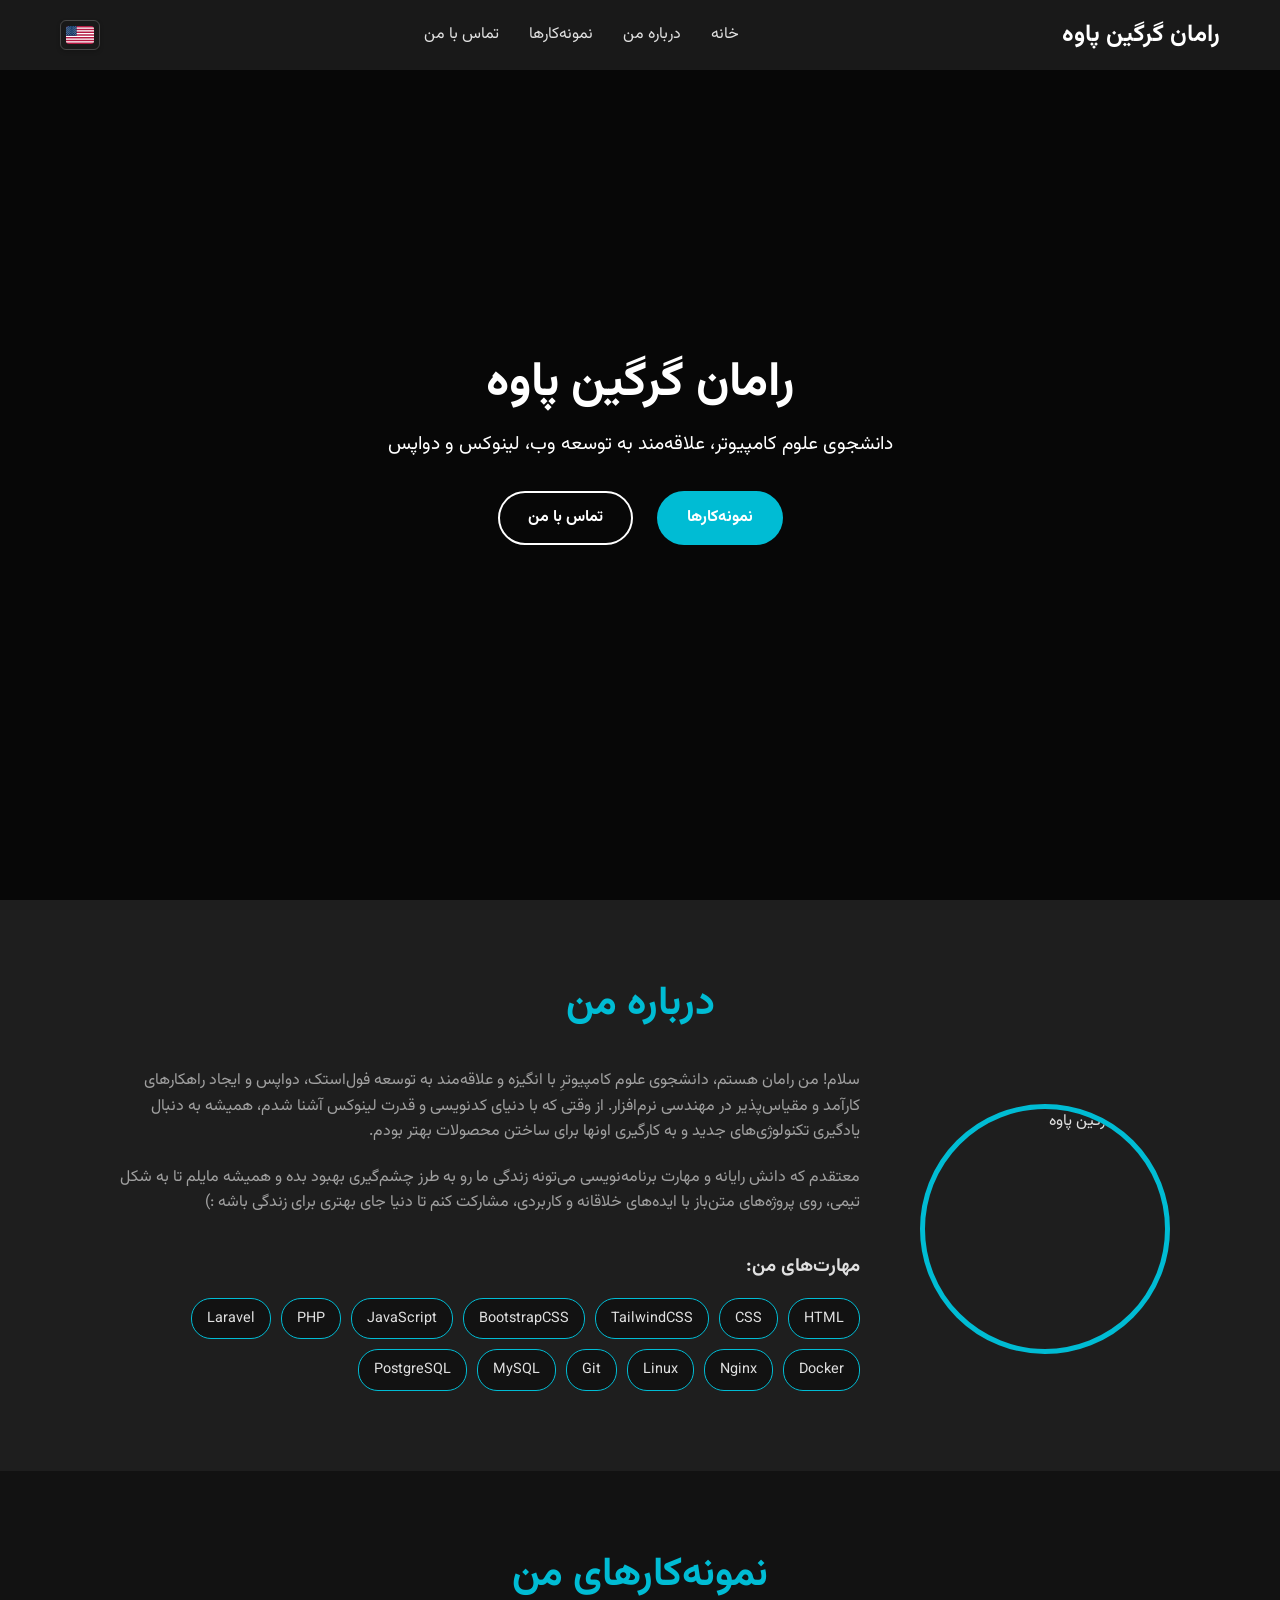
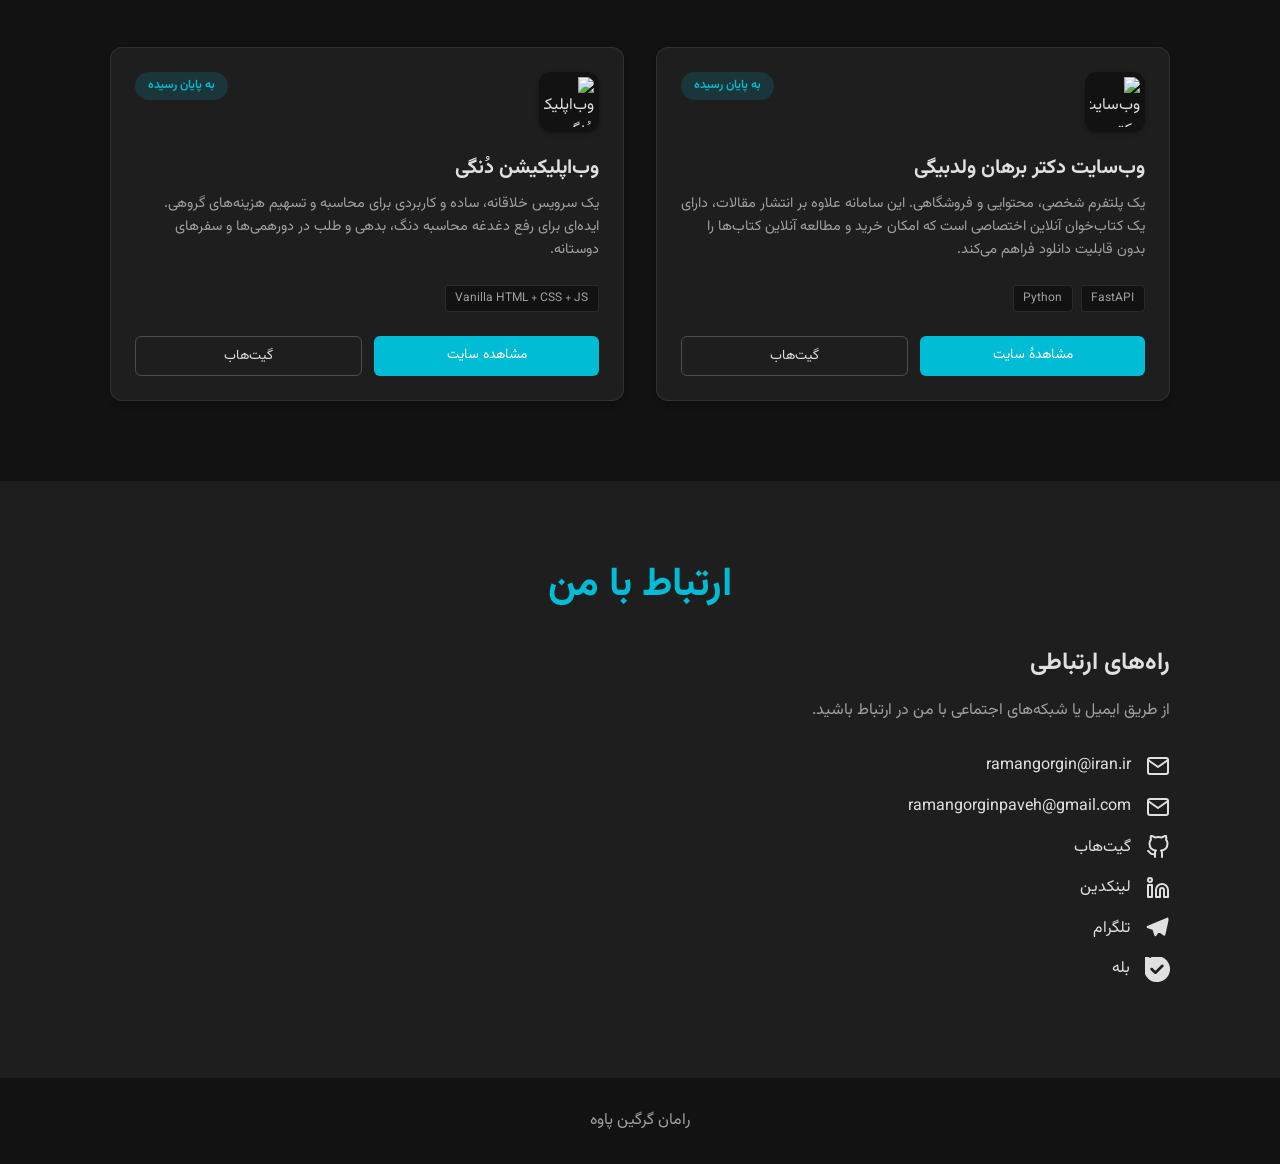
==== index.html @ e97f7a92 "first commit" ====
<!DOCTYPE html>
<html lang="fa" dir="rtl">
<head>
    <meta charset="UTF-8">
    <meta name="viewport" content="width=device-width, initial-scale=1.0">
    <meta name="description" content="وب‌سایت شخصی رامان گرگین پاوه، توسعه‌دهنده وب و علاقه‌مند به لینوکس و دواپس">
    <title>رامان گرگین پاوه | توسعه‌دهنده وب</title>
    <link rel="stylesheet" href="style.css">
    <link rel="canonical" href="https://ramangorgin.ir/">
    <link rel="alternate" hreflang="en" href="https://ramangorgin.ir/en/">
    <link rel="alternate" hreflang="fa" href="https://ramangorgin.ir/">
    <link rel="alternate" hreflang="x-default" href="https://ramangorgin.ir/">
    <link rel="preconnect" href="https://fonts.googleapis.com">
    <link rel="preconnect" href="https://fonts.gstatic.com" crossorigin>
    <link href="https://fonts.googleapis.com/css2?family=Vazirmatn:wght@400;500;700&display=swap" rel="stylesheet">
    <link rel="icon" type="image/png" sizes="32x32" href="/images/favicon.png">
    <link rel="icon" type="image/x-icon" href="/images/favicon.ico">
    <link rel="apple-touch-icon" href="/images/apple-touch-icon.png">
</head>
<body>
    <div id="preloader"><div class="spinner"></div></div>

    <header class="main-header">
        <nav class="navbar">
            <a href="#" class="nav-logo">رامان گرگین پاوه</a>
            <ul class="nav-menu">
                <li class="nav-item"><a href="#hero" class="nav-link">خانه</a></li>
                <li class="nav-item"><a href="#about" class="nav-link">درباره من</a></li>
                <li class="nav-item"><a href="#portfolio" class="nav-link">نمونه‌کارها</a></li>
                <li class="nav-item"><a href="#contact" class="nav-link">تماس با من</a></li>
            </ul>
            <div class="nav-controls">
                <a href="/en/" class="lang-btn" aria-label="Switch to English">
                    <img src="images/flags/us.svg" alt="English">
                </a>
                <div class="hamburger"><span class="bar"></span><span class="bar"></span><span class="bar"></span></div>
            </div>
        </nav>
    </header>

    <main>
        <section id="hero" class="hero-section">
            <div class="hero-bg"></div>
            <div class="hero-content">
                <h1 data-aos="fade-down">رامان گرگین پاوه</h1>
                <p data-aos="fade-up" data-aos-delay="200">دانشجوی علوم کامپیوتر، علاقه‌مند به توسعه وب، لینوکس و دواپس</p>
                <div class="hero-cta" data-aos="fade-up" data-aos-delay="400">
                    <a href="#portfolio" class="btn btn-primary">نمونه‌کارها</a>
                    <a href="#contact" class="btn btn-secondary">تماس با من</a>
                </div>
            </div>
        </section>

        <section id="about" class="about-section">
            <div class="container">
                <h2 class="section-title" data-aos="fade-up">درباره من</h2>
                <div class="about-content">
                    <div class="about-image" data-aos="fade-right">
                        <img src="images/profile.jpg" alt="رامان گرگین پاوه">
                    </div>
                    <div class="about-text" data-aos="fade-left">
                        <p>سلام! من رامان هستم، دانشجوی علوم کامپیوترِ با انگیزه و علاقه‌مند به توسعه فول‌استک، دواپس و ایجاد راهکارهای کارآمد و مقیاس‌پذیر در مهندسی نرم‌افزار. از وقتی که با دنیای کدنویسی و قدرت لینوکس آشنا شدم، همیشه به دنبال یادگیری تکنولوژی‌های جدید و به کارگیری اونها برای ساختن محصولات بهتر بودم.</p>
                        <p>معتقدم که دانش رایانه و مهارت برنامه‌نویسی می‌تونه زندگی ما رو به طرز چشم‌گیری بهبود بده و همیشه مایلم تا به شکل تیمی، روی پروژه‌های متن‌باز با ایده‌های خلاقانه و کاربردی، مشارکت کنم تا دنیا جای بهتری برای زندگی باشه :)</p>
                        <div class="skills">
                            <h3>مهارت‌های من:</h3>
                            <div class="skill-tags">
                                <span class="skill-tag">HTML</span><span class="skill-tag">CSS</span><span class="skill-tag">TailwindCSS</span>
                                <span class="skill-tag">BootstrapCSS</span><span class="skill-tag">JavaScript</span><span class="skill-tag">PHP</span>
                                <span class="skill-tag">Laravel</span><span class="skill-tag">Docker</span><span class="skill-tag">Nginx</span>
                                <span class="skill-tag">Linux</span><span class="skill-tag">Git</span><span class="skill-tag">MySQL</span>
                                <span class="skill-tag">PostgreSQL</span>
                            </div>
                        </div>
                    </div>
                </div>
            </div>
        </section>

        <section id="portfolio" class="section">
            <div class="container">
                <div class="section-header" data-aos="fade-up">
                    <h2 class="section-title" data-aos="fade-up">نمونه‌کارهای من</h2>
                </div>
                <div class="portfolio-grid" id="portfolio-grid">
                    <article class="portfolio-card">
                        <div class="portfolio-header">
                            <img src="images/portfolio/burhan-icon.png" alt="وب‌سایت دکتر برهان ولدبیگی" class="portfolio-icon" loading="lazy">
                            <span class="status-badge status-done">به پایان رسیده</span>
                        </div>
                        <div class="portfolio-content">
                            <h3>وب‌سایت دکتر برهان ولدبیگی</h3>
                            <p>یک پلتفرم شخصی، محتوایی و فروشگاهی. این سامانه علاوه بر انتشار مقالات، دارای یک کتاب‌خوان آنلاین اختصاصی است که امکان خرید و مطالعه آنلاین کتاب‌ها را بدون قابلیت دانلود فراهم می‌کند.</p>
                            <div class="tech-stack">
                                <span class="tech-tag">FastAPI</span>
                                <span class="tech-tag">Python</span>
                            </div>
                            <div class="portfolio-actions">
                                <a href="https://burhanvaladbaigi.ir" target="_blank" rel="noopener noreferrer" class="btn-primary">مشاهدهٔ سایت</a>
                                <a href="https://github.com/ramangorgin/burhanvaladbeigi" target="_blank" rel="noopener noreferrer" class="btn-outline">گیت‌هاب</a>
                            </div>
                        </div>
                    </article>
                    <article class="portfolio-card">
                        <div class="portfolio-header">
                            <img src="images/portfolio/dongi-icon.png" alt="وب‌اپلیکیشن دُنگی" class="portfolio-icon" loading="lazy">
                            <span class="status-badge status-done">به پایان رسیده</span>
                        </div>
                        <div class="portfolio-content">
                            <h3>وب‌اپلیکیشن دُنگی</h3>
                            <p>یک سرویس خلاقانه، ساده و کاربردی برای محاسبه و تسهیم هزینه‌های گروهی. ایده‌ای برای رفع دغدغه محاسبه دنگ، بدهی و طلب در دورهمی‌ها و سفرهای دوستانه.</p>
                            <div class="tech-stack">
                                <span class="tech-tag">Vanilla HTML + CSS + JS</span>
                            </div>
                            <div class="portfolio-actions">
                                <a href="https://dongiweb.ir" target="_blank" rel="noopener noreferrer" class="btn-primary">مشاهده سایت</a>
                                <a href="https://github.com/ramangorgin/dongi-web" target="_blank" rel="noopener noreferrer" class="btn-outline">گیت‌هاب</a>
                            </div>
                        </div>
                    </article>
                </div>
            </div>
        </section>

        <section id="contact" class="contact-section">
            <div class="container">
                <h2 class="section-title" data-aos="fade-up">ارتباط با من</h2>
                <div class="contact-wrapper">
                    <div class="contact-info" data-aos="fade-right">
                        <h3>راه‌های ارتباطی</h3>
                        <p>از طریق ایمیل یا شبکه‌های اجتماعی با من در ارتباط باشید.</p>
                        <ul class="social-links">
                            <li><svg width="24" height="24" viewBox="0 0 24 24" fill="none" stroke="currentColor" stroke-width="2" stroke-linecap="round" stroke-linejoin="round"><path d="M4 4h16c1.1 0 2 .9 2 2v12c0 1.1-.9 2-2 2H4c-1.1 0-2-.9-2-2V6c0-1.1.9-2 2-2z"></path><polyline points="22,6 12,13 2,6"></polyline></svg><a href="mailto:ramangorgin@iran.ir">ramangorgin@iran.ir</a></li>
                            <li><svg width="24" height="24" viewBox="0 0 24 24" fill="none" stroke="currentColor" stroke-width="2" stroke-linecap="round" stroke-linejoin="round"><path d="M4 4h16c1.1 0 2 .9 2 2v12c0 1.1-.9 2-2 2H4c-1.1 0-2-.9-2-2V6c0-1.1.9-2 2-2z"></path><polyline points="22,6 12,13 2,6"></polyline></svg><a href="mailto:ramangorginpaveh@gmail.com">ramangorginpaveh@gmail.com</a></li>
                            <li><svg width="24" height="24" viewBox="0 0 24 24" fill="none" stroke="currentColor" stroke-width="2" stroke-linecap="round" stroke-linejoin="round"><path d="M9 19c-5 1.5-5-2.5-7-3m14 6v-3.87a3.37 3.37 0 0 0-.94-2.61c3.14-.35 6.44-1.54 6.44-7A5.44 5.44 0 0 0 20 4.77 5.07 5.07 0 0 0 19.91 1S18.73.65 16 2.48a13.38 13.38 0 0 0-7 0C6.27.65 5.09 1 5.09 1A5.07 5.07 0 0 0 5 4.77a5.44 5.44 0 0 0-1.5 3.78c0 5.42 3.3 6.61 6.44 7A3.37 3.37 0 0 0 9 18.13V22"></path></svg><a href="https://github.com/ramangorgin" target="_blank">گیت‌هاب</a></li>
                            <li><svg width="24" height="24" viewBox="0 0 24 24" fill="none" stroke="currentColor" stroke-width="2" stroke-linecap="round" stroke-linejoin="round"><path d="M16 8a6 6 0 0 1 6 6v7h-4v-7a2 2 0 0 0-2-2 2 2 0 0 0-2 2v7h-4v-7a6 6 0 0 1 6-6z"></path><rect x="2" y="9" width="4" height="12"></rect><circle cx="4" cy="4" r="2"></circle></svg><a href="https://linkedin.com/in/ramangorginpaveh" target="_blank">لینکدین</a></li>
                            <li><svg width="25" height="25" viewBox="0 0 24 24" fill="none" stroke="currentColor" stroke-width="2" stroke-linecap="round" stroke-linejoin="round"><path d="M21.5 2.5L2.5 10.5l5.5 2 2 6 3-4.5 5.5 4 3-13.5z" fill="currentColor"/></svg><a href="https://t.me/ramangorgin" target="_blank">تلگرام</a></li>
                            <li><svg width="25" height="25" viewBox="0 0 25 25" fill="none" stroke="currentColor" stroke-width="2" stroke-linecap="round" stroke-linejoin="round"><path d="m13.66.117-.02-.002c-.179-.025-.36-.046-.542-.063l-.185-.014c-.132-.01-.264-.02-.398-.025-.093-.004-.186-.005-.28-.007C12.158.004 12.08 0 12 0l-.108.002h-.074c-.053 0-.106.004-.16.005-.076.002-.153.004-.23.008a11.238 11.238 0 0 0-.479.032c-.083.007-.165.016-.247.025l-.226.025c-.082.01-.163.023-.245.035-.074.01-.149.021-.222.034-.081.013-.162.029-.242.044-.073.013-.147.027-.22.042-.08.016-.16.035-.24.053l-.214.05c-.08.02-.16.042-.239.064-.07.018-.14.037-.209.057-.08.023-.157.048-.235.072-.069.022-.138.043-.206.066-.078.025-.155.053-.232.08L7.77.768l-.23.091c-.065.027-.13.052-.195.08-.077.032-.153.066-.23.1-.062.028-.126.055-.188.085-.076.035-.151.073-.227.11l-.182.09-.225.121c-.059.032-.118.062-.176.095-.077.043-.152.088-.227.134-.055.032-.11.063-.163.096-.082.05-.162.103-.242.155-.047.03-.51.347-.51.347S2.788.605 1.916.15A1.31 1.31 0 0 0 0 1.311V12c0 6.362 4.951 11.564 11.21 11.971l.108.008c.12.007.242.01.363.013.075.002.149.007.224.008l.048-.001L12 24c.09 0 .179-.005.269-.007.1-.002.202-.003.303-.007.104-.005.209-.014.313-.022.1-.007.199-.013.298-.022.103-.01.206-.025.309-.037.098-.013.196-.023.294-.038.102-.015.202-.034.303-.052.097-.017.194-.032.29-.051.1-.02.2-.045.299-.067.095-.022.19-.042.283-.066.099-.025.196-.054.294-.081.093-.026.186-.05.277-.079.097-.03.193-.063.288-.095.09-.03.183-.06.272-.092.095-.035.188-.072.281-.109.089-.035.178-.068.266-.105.093-.039.183-.081.274-.122.087-.039.174-.076.26-.117.09-.043.178-.09.266-.135.085-.043.17-.085.253-.13.087-.047.172-.097.257-.146.083-.047.166-.093.248-.142.084-.051.167-.105.25-.159.08-.05.16-.1.239-.152.082-.056.161-.114.242-.171.077-.055.154-.108.23-.164.079-.059.156-.121.233-.182.075-.058.15-.114.222-.174.077-.063.15-.129.226-.194.07-.06.142-.12.21-.183.075-.067.146-.137.219-.206.067-.063.135-.126.2-.191.071-.07.14-.144.208-.217.064-.067.129-.132.191-.2.068-.074.132-.15.198-.227.06-.07.122-.138.181-.21.064-.076.124-.155.185-.234.058-.073.117-.145.173-.22.06-.08.116-.161.174-.242.054-.076.11-.151.162-.229.056-.082.109-.168.163-.252.05-.079.102-.156.15-.235.053-.085.101-.174.151-.26.047-.082.095-.162.14-.244.049-.09.094-.18.14-.271.042-.083.086-.164.126-.247.045-.093.086-.188.129-.283.037-.083.077-.165.112-.25.041-.096.078-.194.116-.291.034-.085.07-.169.1-.255.037-.099.07-.2.103-.302.03-.085.06-.17.087-.256.032-.104.06-.209.09-.313.024-.086.05-.171.073-.258.027-.107.05-.215.075-.323.02-.087.041-.172.06-.259.022-.11.04-.223.06-.335.015-.086.032-.17.045-.257.018-.118.031-.237.046-.356.01-.082.023-.163.03-.246.015-.133.023-.269.032-.404.004-.069.012-.137.015-.207.01-.194.015-.39.015-.586L24 12C24 5.936 19.502.926 13.66.117Zm5.345 10.348-6.967 6.967a2.335 2.335 0 0 1-1.656.686c-.6 0-1.199-.229-1.656-.686l-3.73-3.73a2.341 2.341 0 1 1 3.311-3.312l2.075 2.075 5.312-5.312a2.342 2.342 0 0 1 3.311 3.312Z" fill="currentColor"/></svg><a href="https://ble.ir/ramangorgin" target="_blank">بله</a></li>
                        </ul>
                    </div>
                </div>
            </div>
        </section>
    </main>

    <footer class="main-footer">
        <div class="container"><p>رامان گرگین پاوه</p></div>
    </footer>
    <script src="main.js"></script>
</body>
</html>
---- style.css ----
/* --- Global Styles & Variables --- */
:root {
    --primary-color: #00bcd4;
    --dark-bg: #121212;
    --dark-surface: #1e1e1e;
    --light-text: #e0e0e0;
    --medium-text: #a0a0a0;
    --font-family: 'Vazirmatn', -apple-system, BlinkMacSystemFont, "Segoe UI", Roboto, Helvetica, Arial, sans-serif;
    --header-height: 70px;
}

* { box-sizing: border-box; margin: 0; padding: 0; }
html, body { width: 100%; overflow-x: hidden; }
html { scroll-behavior: smooth; overflow-x: clip; }
img, svg, video, iframe { max-width: 100%; height: auto; }

body {
    font-family: var(--font-family);
    background-color: var(--dark-bg);
    color: var(--light-text);
    line-height: 1.6;
    direction: rtl;
}

.container { max-width: 1100px; margin: 0 auto; padding: 0 20px; }
h1, h2, h3 { line-height: 1.2; font-weight: 700; }
a { text-decoration: none; color: var(--primary-color); }

.section-title { font-size: 2.5rem; text-align: center; margin-bottom: 40px; color: var(--primary-color); }
section { padding: 80px 0; }

/* --- Buttons --- */
.btn { display: inline-block; padding: 12px 28px; border-radius: 50px; font-weight: bold; transition: all 0.3s ease; border: 2px solid transparent; text-align: center; }
.btn-primary { background-color: var(--primary-color); color: #fff; }
.btn-primary:hover { background-color: transparent; color: var(--primary-color); border-color: var(--primary-color); }
.btn-secondary { background-color: transparent; color: #fff; border-color: #fff; }
.btn-secondary:hover { background-color: #fff; color: var(--dark-bg); }

/* --- Preloader --- */
#preloader { position: fixed; top: 0; left: 0; width: 100%; height: 100%; background-color: var(--dark-bg); z-index: 10000; display: flex; justify-content: center; align-items: center; transition: opacity 0.5s ease; will-change: opacity; pointer-events: none; }
.spinner { width: 50px; height: 50px; border: 5px solid var(--dark-surface); border-top-color: var(--primary-color); border-radius: 50%; animation: spin 1s linear infinite; }
@keyframes spin { to { transform: rotate(360deg); } }

/* --- Header & Navigation --- */
.main-header { position: fixed; top: 0; left: 0; width: 100%; z-index: 1000; background-color: rgba(30, 30, 30, 0.8); backdrop-filter: blur(10px); transition: background-color 0.3s ease; }
.navbar { height: var(--header-height); display: flex; justify-content: space-between; align-items: center; padding: 0 20px; max-width: 1200px; margin: 0 auto; }
.nav-logo { font-size: 1.5rem; font-weight: bold; color: #fff; }
.nav-menu { display: flex; list-style: none; gap: 30px; }
.nav-link { color: var(--light-text); transition: color 0.3s ease; }
.nav-link:hover { color: var(--primary-color); }
.hamburger { display: none; cursor: pointer; }
.bar { display: block; width: 25px; height: 3px; margin: 5px auto; background-color: #fff; transition: all 0.3s ease-in-out; }

.nav-controls { display: flex; align-items: center; gap: 15px; }
.lang-btn { background: transparent; border: 1px solid rgba(255, 255, 255, 0.2); border-radius: 6px; cursor: pointer; display: flex; align-items: center; justify-content: center; padding: 5px; transition: all 0.2s ease; box-shadow: 0 2px 4px rgba(0,0,0,0.2); }
.lang-btn:hover { background: rgba(255, 255, 255, 0.1); border-color: var(--primary-color); transform: translateY(-1px); }
.lang-btn img { width: 28px; height: 18px; object-fit: cover; border-radius: 3px; display: block; }

/* --- Hero Section --- */
.hero-section { height: 100vh; display: flex; justify-content: center; align-items: center; text-align: center; color: #fff; position: relative; overflow: hidden; padding: 15px; }
.hero-bg { position: absolute; top: 0; left: 0; width: 100%; height: 100%; background: url('images/hero-landscape.jpg') no-repeat center center/cover; animation: zoomIn 20s infinite alternate; z-index: -2; }
.hero-section::before { content: ''; position: absolute; top: 0; left: 0; width: 100%; height: 100%; background-color: rgba(0, 0, 0, 0.6); z-index: -1; }
@keyframes zoomIn { from { transform: scale(1); } to { transform: scale(1.1); } }
.hero-content h1 { font-size: 3rem; margin-bottom: 1rem; }
.hero-content p { font-size: 1.2rem; max-width: 600px; margin: 0 auto 2rem; }
.hero-cta .btn { margin: 0 10px; }

/* --- About Section --- */
.about-section { background-color: var(--dark-surface); }
.about-content { display: flex; flex-direction: column; align-items: center; gap: 40px; }
.about-image { width: 250px; height: 250px; border-radius: 50%; overflow: hidden; border: 5px solid var(--primary-color); }
.about-image img { width: 100%; height: 100%; object-fit: cover; }
.about-text { text-align: center; }
.about-text p { color: var(--medium-text); margin-bottom: 20px; }
.skills { margin-top: 30px; }
.skill-tags { display: flex; flex-wrap: wrap; justify-content: center; gap: 10px; margin-top: 20px; }
.skill-tag { background-color: var(--dark-bg); padding: 8px 15px; border-radius: 20px; font-size: 0.9rem; border: 1px solid var(--primary-color); color: var(--light-text); }

/* --- Contact Section --- */
.contact-section { background-color: var(--dark-surface); }
.contact-wrapper { display: grid; grid-template-columns: 1fr; gap: 50px; }
.contact-info h3 { margin-bottom: 20px; font-size: 1.5rem; }
.contact-info p { color: var(--medium-text); margin-bottom: 30px; }
.social-links { list-style: none; }
.social-links li { display: flex; align-items: center; gap: 15px; margin-bottom: 15px; }
.social-links a { color: var(--light-text); transition: color 0.3s ease; }
.social-links a:hover { color: var(--primary-color); }
.social-links svg { flex-shrink: 0; }
.social-links li:hover svg { stroke: var(--primary-color); }
.social-links li:hover svg path { fill: var(--primary-color); }

/* --- Footer --- */
.main-footer { text-align: center; padding: 30px 20px; background-color: var(--dark-bg); color: var(--medium-text); border-top: 1px solid var(--dark-surface); }
.main-footer .container { display: flex; flex-direction: column; align-items: center; gap: 10px; }

/* --- Portfolio Section Styles --- */
.portfolio-grid { display: grid; grid-template-columns: repeat(auto-fit, minmax(320px, 1fr)); gap: 2rem; margin-top: 3rem; }
.portfolio-card { background-color: var(--dark-surface); border-radius: 12px; padding: 1.5rem; display: flex; flex-direction: column; border: 1px solid rgba(255, 255, 255, 0.08); box-shadow: 0 4px 6px rgba(0, 0, 0, 0.2); transition: transform 0.3s ease, box-shadow 0.3s ease; }
.portfolio-card:hover { transform: translateY(-5px); box-shadow: 0 10px 30px rgba(0, 0, 0, 0.4); }
.portfolio-header { display: flex; justify-content: space-between; align-items: flex-start; margin-bottom: 1.5rem; }
.portfolio-icon { width: 60px; height: 60px; object-fit: cover; border-radius: 12px; background-color: var(--dark-bg); padding: 5px; box-shadow: 0 2px 4px rgba(0, 0, 0, 0.3); }
.portfolio-card .portfolio-header svg { width: 60px; height: 60px; object-fit: contain; border-radius: 12px; background-color: var(--dark-bg); box-shadow: 0 2px 4px rgba(0, 0, 0, 0.3); }
.status-badge { font-size: 0.75rem; padding: 0.3rem 0.8rem; border-radius: 20px; font-weight: 600; }
.status-dev { background-color: rgba(255, 193, 7, 0.15); color: #ffc107; }
.status-done { background-color: rgba(0, 188, 212, 0.15); color: #00bcd4; }
.portfolio-content { flex-grow: 1; display: flex; flex-direction: column; }
.portfolio-content h3 { font-size: 1.25rem; margin-bottom: 0.75rem; color: var(--light-text); }
.portfolio-content p { font-size: 0.9rem; color: var(--medium-text); line-height: 1.6; margin-bottom: 1.5rem; flex-grow: 1; }
.tech-stack { display: flex; flex-wrap: wrap; gap: 0.5rem; margin-bottom: 1.5rem; }
.tech-tag { background-color: var(--dark-bg); border: 1px solid rgba(255, 255, 255, 0.1); color: var(--medium-text); font-size: 0.75rem; padding: 0.2rem 0.6rem; border-radius: 4px; }
.portfolio-actions { display: flex; gap: 0.8rem; flex-wrap: wrap; }
.portfolio-actions a { text-decoration: none; font-size: 0.85rem; padding: 0.5rem 1rem; border-radius: 6px; transition: all 0.2s ease; text-align: center; flex: 1; min-width: 100px; }
.portfolio-actions .btn-primary { background-color: var(--primary-color); color: #fff; }
.portfolio-actions .btn-primary:hover { background-color: #0097a7; }
.portfolio-actions .btn-outline { background-color: transparent; color: var(--light-text); border: 1px solid rgba(255, 255, 255, 0.2); }
.portfolio-actions .btn-outline:hover { background-color: rgba(255, 255, 255, 0.05); border-color: var(--primary-color); color: var(--primary-color); }

/* --- AOS Animations --- */
[data-aos] { opacity: 0; transition-property: transform, opacity; }
[data-aos].aos-animate { opacity: 1; }
[data-aos="fade-up"] { transform: translateY(50px); }
[data-aos="fade-up"].aos-animate { transform: translateY(0); }
[data-aos="fade-down"] { transform: translateY(-50px); }
[data-aos="fade-down"].aos-animate { transform: translateY(0); }
[data-aos="fade-right"] { transform: translateX(-50px); }
[data-aos="fade-right"].aos-animate { transform: translateX(0); }
[data-aos="fade-left"] { transform: translateX(50px); }
[data-aos="fade-left"].aos-animate { transform: translateX(0); }

/* --- Responsive Design --- */
@media (min-width: 768px) {
    .about-content { flex-direction: row; gap: 60px; }
    .about-image { flex-shrink: 0; }
    .about-text { text-align: right; }
    .skills { margin-top: 40px; }
    .skill-tags { justify-content: flex-start; }
    .contact-wrapper { grid-template-columns: 1fr; }
}
@media (max-width: 768px) {
    .nav-menu { position: fixed; right: -100%; top: var(--header-height); flex-direction: column; background-color: var(--dark-surface); width: 100%; text-align: center; transition: 0.3s; gap: 0; }
    .nav-menu.active { right: 0; }
    .nav-item { padding: 1.5rem 0; }
    .hamburger { display: block; }
    .hamburger.active .bar:nth-child(2) { opacity: 0; }
    .hamburger.active .bar:nth-child(1) { transform: translateY(8px) rotate(45deg); }
    .hamburger.active .bar:nth-child(3) { transform: translateY(-8px) rotate(-45deg); }
    .hero-content h1 { font-size: 2.5rem; }
}
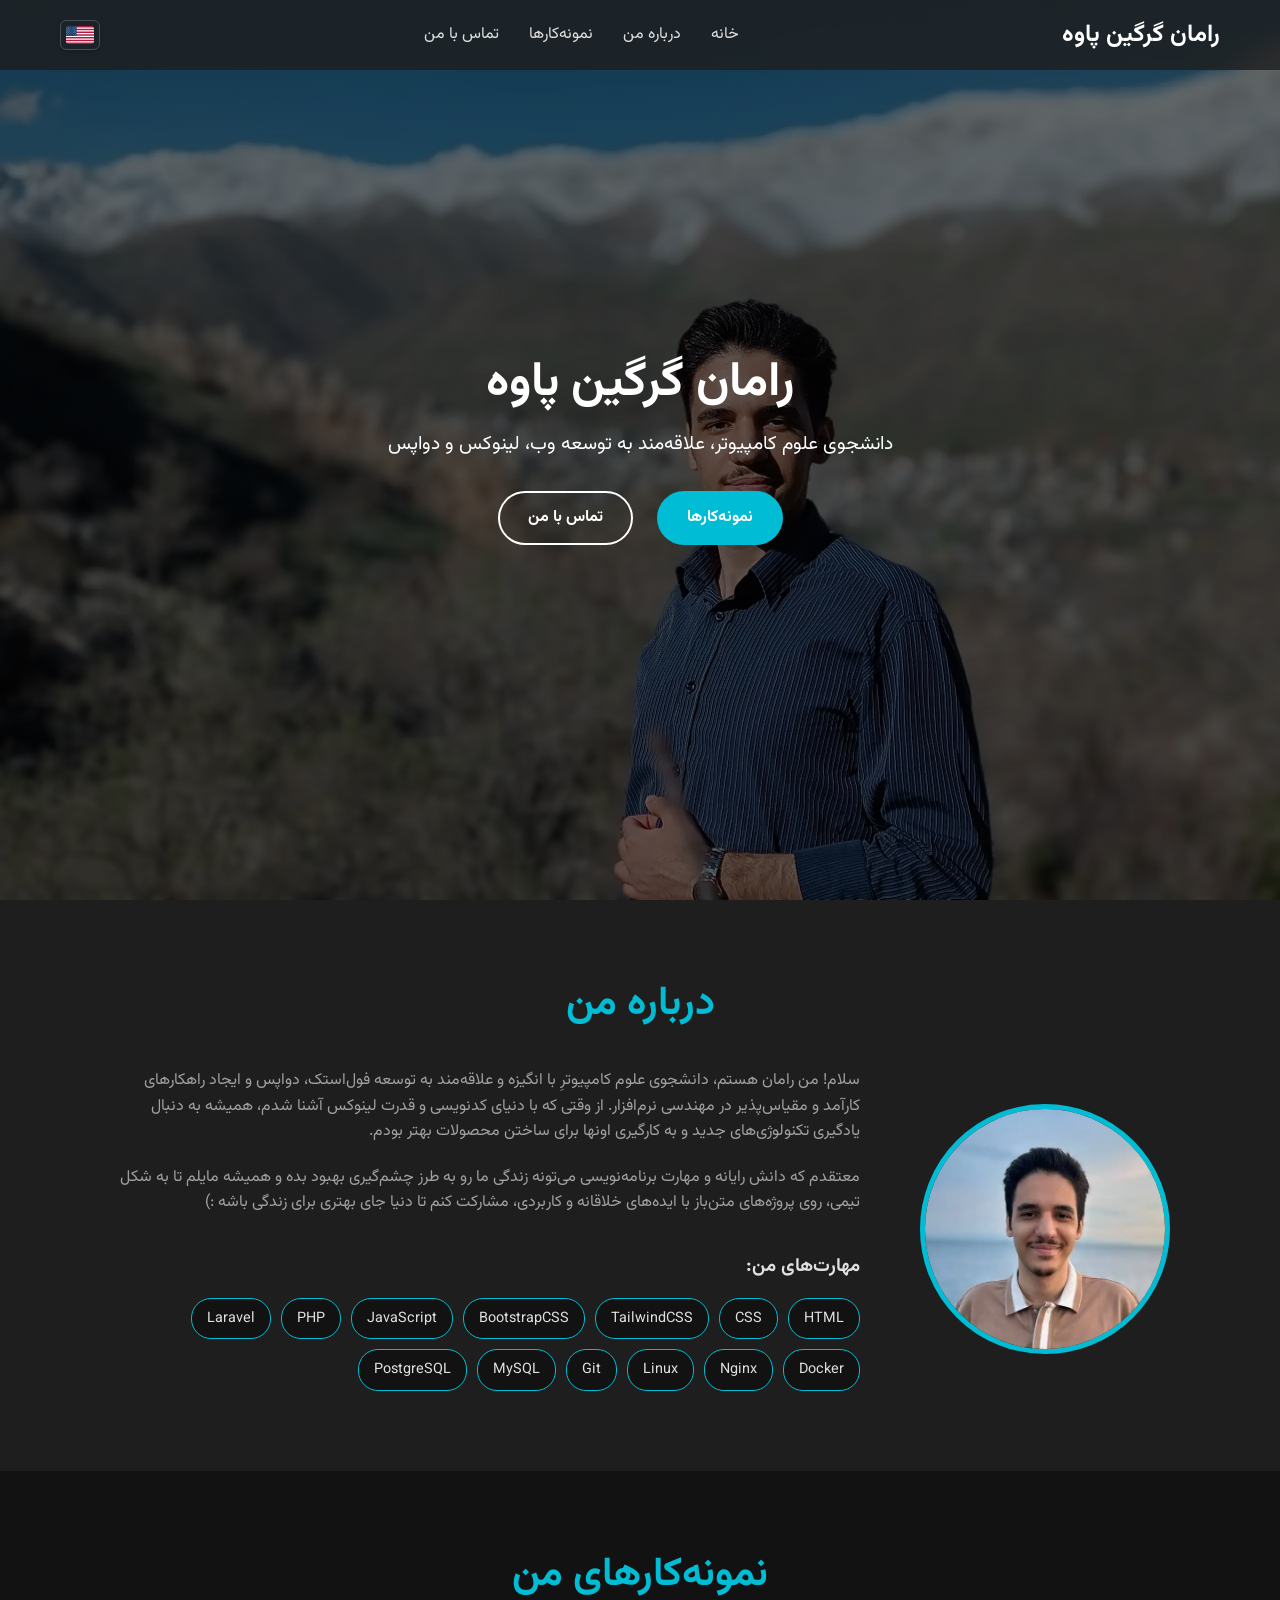
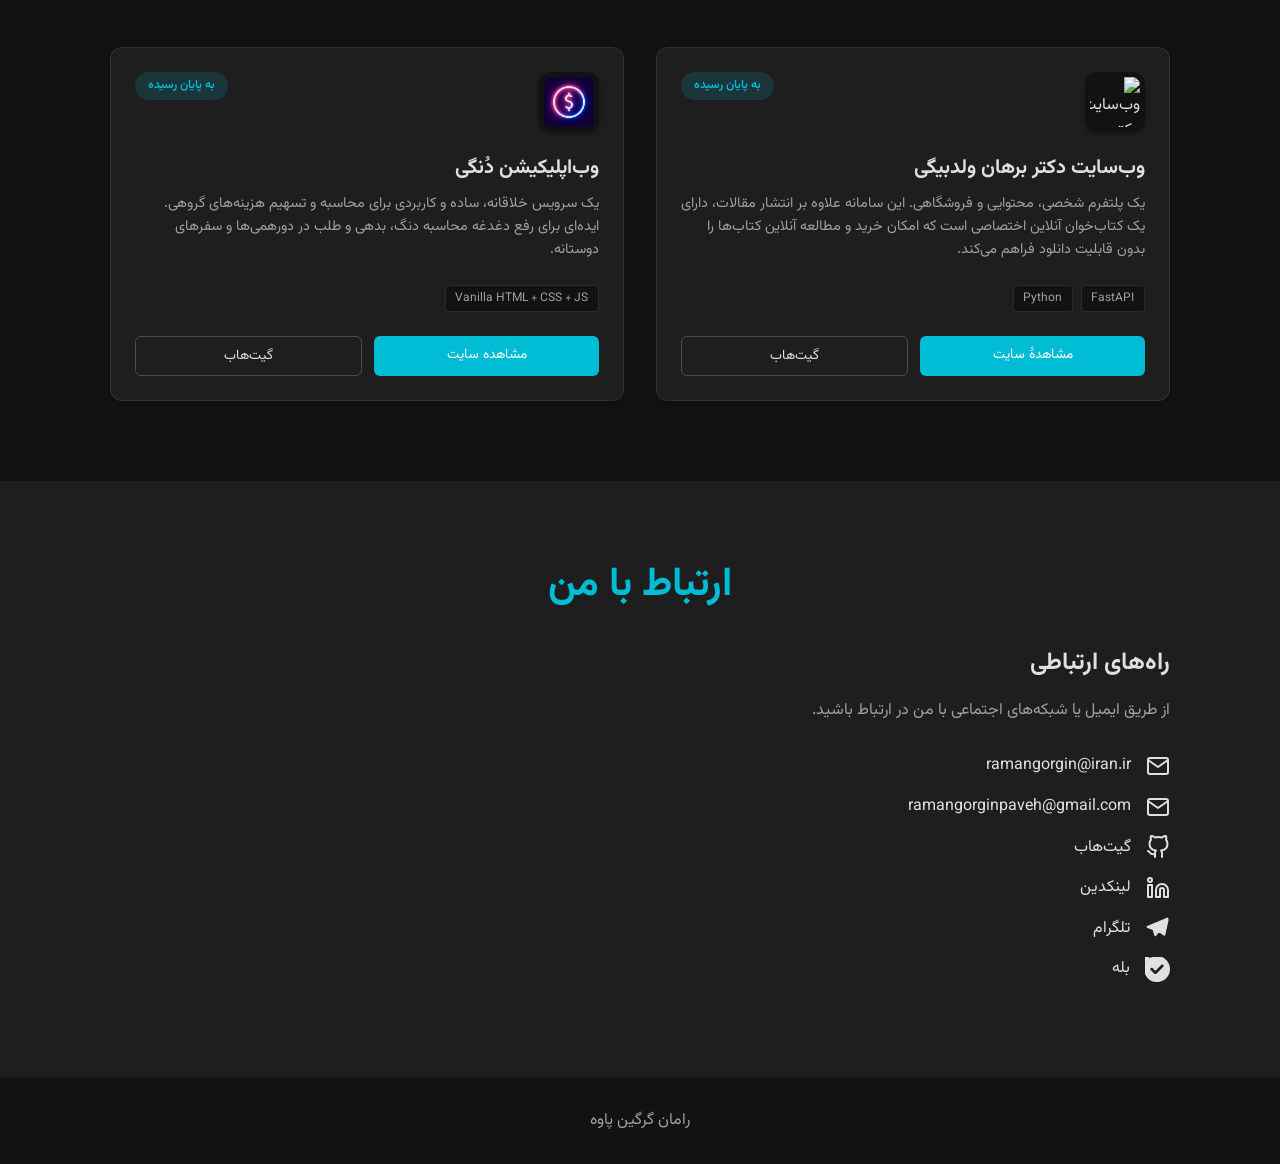
==== commit 9bdee64a: "converting jpg and png to webp in codes" ====
--- a/index.html
+++ b/index.html
@@ -56,7 +56,7 @@
                 <h2 class="section-title" data-aos="fade-up">درباره من</h2>
                 <div class="about-content">
                     <div class="about-image" data-aos="fade-right">
-                        <img src="images/profile.jpg" alt="رامان گرگین پاوه">
+                        <img src="images/profile.webp" alt="رامان گرگین پاوه">
                     </div>
                     <div class="about-text" data-aos="fade-left">
                         <p>سلام! من رامان هستم، دانشجوی علوم کامپیوترِ با انگیزه و علاقه‌مند به توسعه فول‌استک، دواپس و ایجاد راهکارهای کارآمد و مقیاس‌پذیر در مهندسی نرم‌افزار. از وقتی که با دنیای کدنویسی و قدرت لینوکس آشنا شدم، همیشه به دنبال یادگیری تکنولوژی‌های جدید و به کارگیری اونها برای ساختن محصولات بهتر بودم.</p>
@@ -102,7 +102,7 @@
                     </article>
                     <article class="portfolio-card">
                         <div class="portfolio-header">
-                            <img src="images/portfolio/dongi-icon.png" alt="وب‌اپلیکیشن دُنگی" class="portfolio-icon" loading="lazy">
+                            <img src="images/portfolio/dongi-icon.webp" alt="وب‌اپلیکیشن دُنگی" class="portfolio-icon" loading="lazy">
                             <span class="status-badge status-done">به پایان رسیده</span>
                         </div>
                         <div class="portfolio-content">
--- a/style.css
+++ b/style.css
@@ -58,7 +58,7 @@
 
 /* --- Hero Section --- */
 .hero-section { height: 100vh; display: flex; justify-content: center; align-items: center; text-align: center; color: #fff; position: relative; overflow: hidden; padding: 15px; }
-.hero-bg { position: absolute; top: 0; left: 0; width: 100%; height: 100%; background: url('images/hero-landscape.jpg') no-repeat center center/cover; animation: zoomIn 20s infinite alternate; z-index: -2; }
+.hero-bg { position: absolute; top: 0; left: 0; width: 100%; height: 100%; background: url('images/hero-landscape.webp') no-repeat center center/cover; animation: zoomIn 20s infinite alternate; z-index: -2; }
 .hero-section::before { content: ''; position: absolute; top: 0; left: 0; width: 100%; height: 100%; background-color: rgba(0, 0, 0, 0.6); z-index: -1; }
 @keyframes zoomIn { from { transform: scale(1); } to { transform: scale(1.1); } }
 .hero-content h1 { font-size: 3rem; margin-bottom: 1rem; }
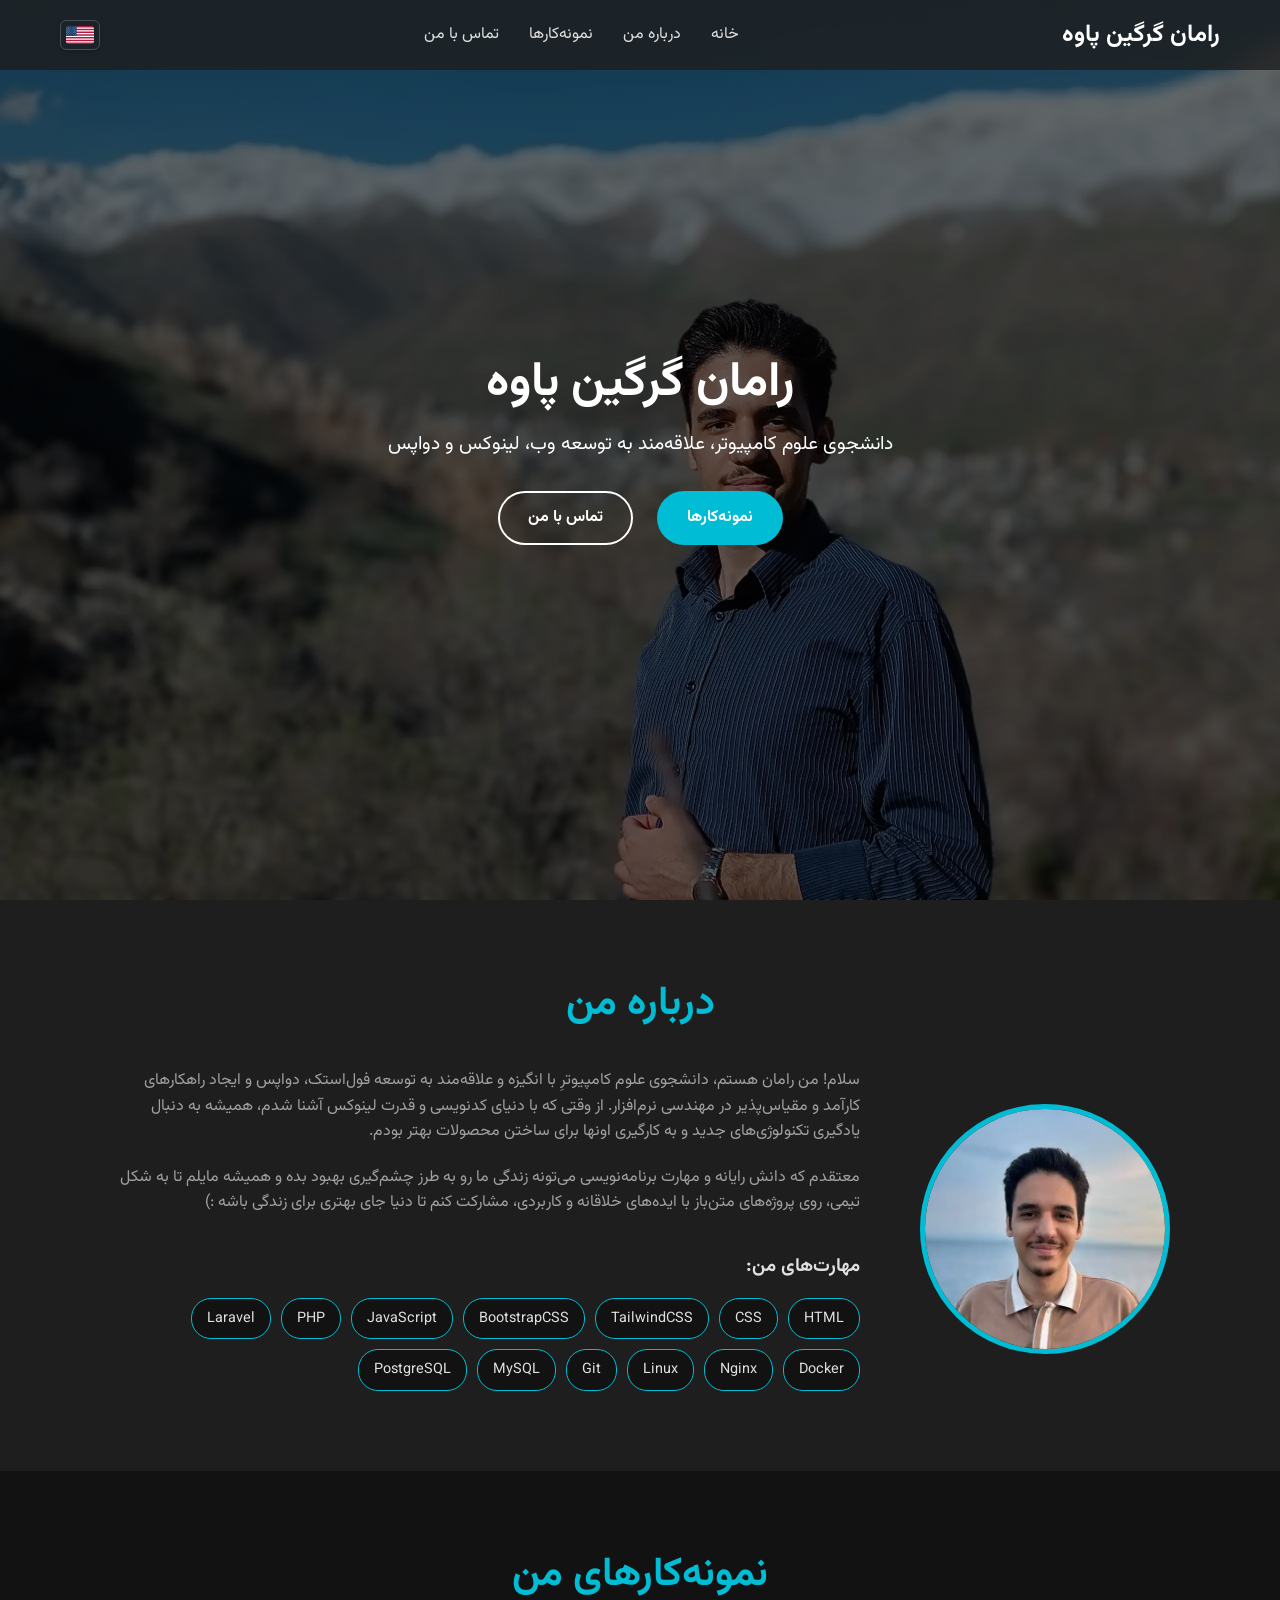
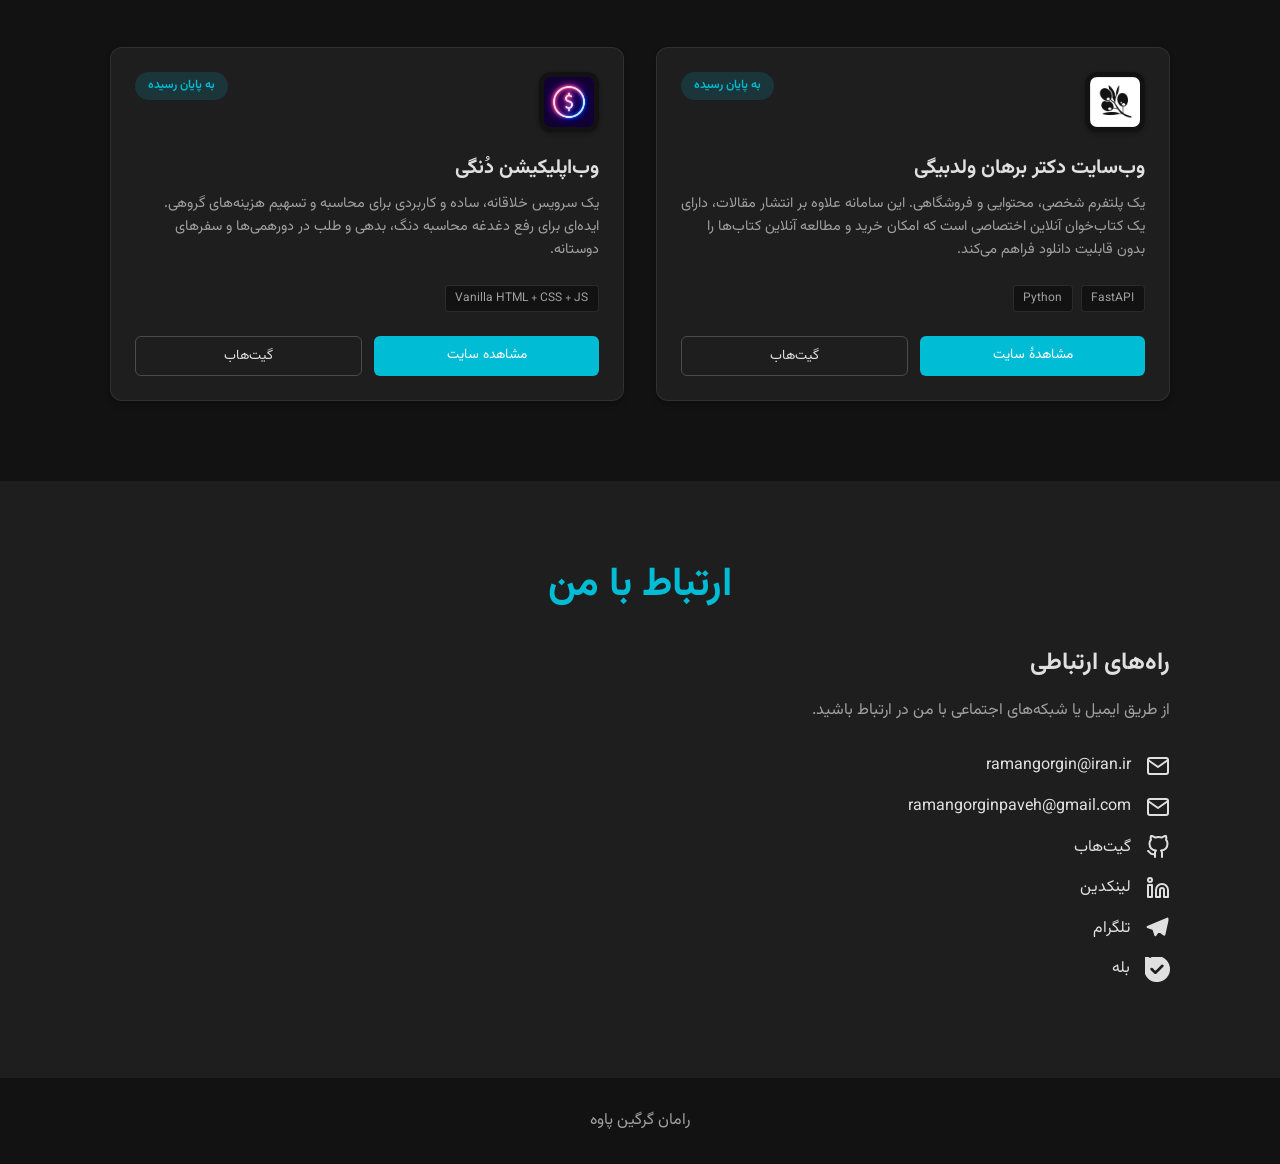
==== commit 40fd7892: "converting jpg and png to webp in codes" ====
--- a/index.html
+++ b/index.html
@@ -84,7 +84,7 @@
                 <div class="portfolio-grid" id="portfolio-grid">
                     <article class="portfolio-card">
                         <div class="portfolio-header">
-                            <img src="images/portfolio/burhan-icon.png" alt="وب‌سایت دکتر برهان ولدبیگی" class="portfolio-icon" loading="lazy">
+                            <img src="images/portfolio/burhan-icon.webp" alt="وب‌سایت دکتر برهان ولدبیگی" class="portfolio-icon" loading="lazy">
                             <span class="status-badge status-done">به پایان رسیده</span>
                         </div>
                         <div class="portfolio-content">
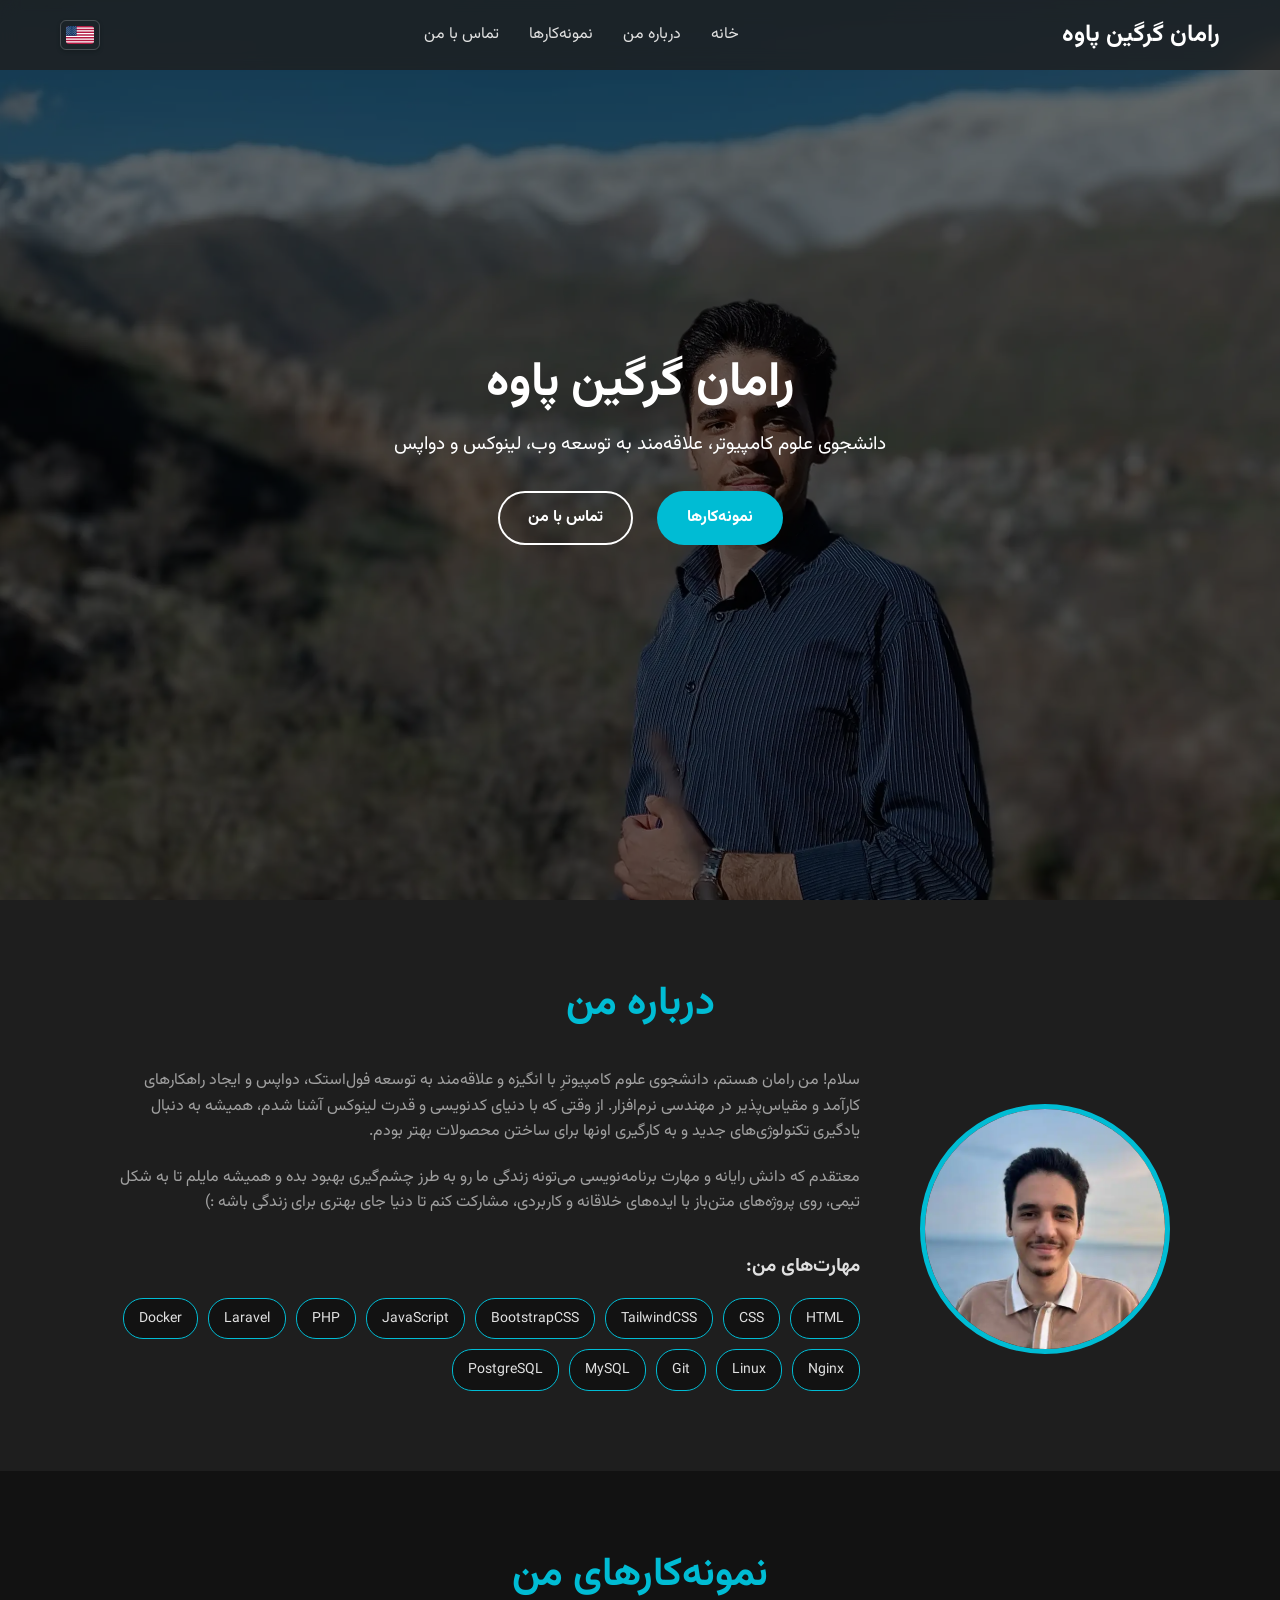
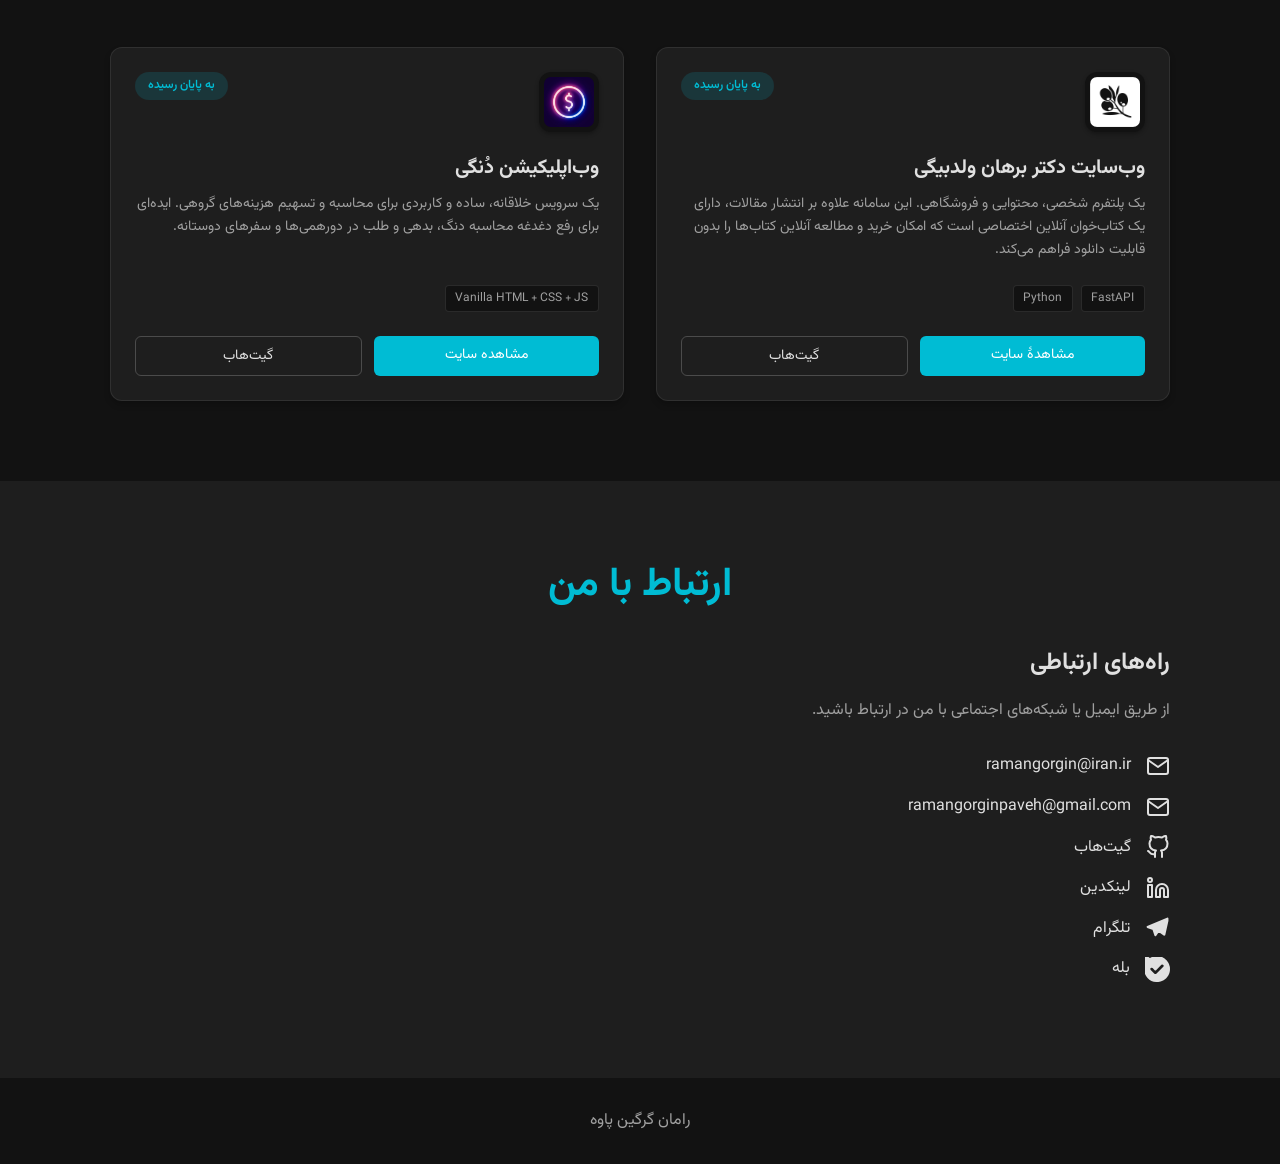
==== commit cf19e58e: "removed preloader and cdn fonts" ====
--- a/index.html
+++ b/index.html
@@ -10,16 +10,11 @@
     <link rel="alternate" hreflang="en" href="https://ramangorgin.ir/en/">
     <link rel="alternate" hreflang="fa" href="https://ramangorgin.ir/">
     <link rel="alternate" hreflang="x-default" href="https://ramangorgin.ir/">
-    <link rel="preconnect" href="https://fonts.googleapis.com">
-    <link rel="preconnect" href="https://fonts.gstatic.com" crossorigin>
-    <link href="https://fonts.googleapis.com/css2?family=Vazirmatn:wght@400;500;700&display=swap" rel="stylesheet">
-    <link rel="icon" type="image/png" sizes="32x32" href="/images/favicon.png">
+    <link rel="icon" type="image/png" sizes="512x512" href="/images/favicon-512.png">
     <link rel="icon" type="image/x-icon" href="/images/favicon.ico">
     <link rel="apple-touch-icon" href="/images/apple-touch-icon.png">
 </head>
 <body>
-    <div id="preloader"><div class="spinner"></div></div>
-
     <header class="main-header">
         <nav class="navbar">
             <a href="#" class="nav-logo">رامان گرگین پاوه</a>
--- a/style.css
+++ b/style.css
@@ -1,3 +1,75 @@
+@font-face {
+    font-family: 'Vazirmatn';
+    src: url('fonts/vazirmatn/Vazirmatn-FD-Thin.woff2') format('woff2');
+    font-weight: 100;
+    font-style: normal;
+    font-display: swap;
+}
+
+@font-face {
+    font-family: 'Vazirmatn';
+    src: url('fonts/vazirmatn/Vazirmatn-FD-ExtraLight.woff2') format('woff2');
+    font-weight: 200;
+    font-style: normal;
+    font-display: swap;
+}
+
+@font-face {
+    font-family: 'Vazirmatn';
+    src: url('fonts/vazirmatn/Vazirmatn-FD-Light.woff2') format('woff2');
+    font-weight: 300;
+    font-style: normal;
+    font-display: swap;
+}
+
+@font-face {
+    font-family: 'Vazirmatn';
+    src: url('fonts/vazirmatn/Vazirmatn-FD-Regular.woff2') format('woff2');
+    font-weight: 400;
+    font-style: normal;
+    font-display: swap;
+}
+
+@font-face {
+    font-family: 'Vazirmatn';
+    src: url('fonts/vazirmatn/Vazirmatn-FD-Medium.woff2') format('woff2');
+    font-weight: 500;
+    font-style: normal;
+    font-display: swap;
+}
+
+@font-face {
+    font-family: 'Vazirmatn';
+    src: url('fonts/vazirmatn/Vazirmatn-FD-SemiBold.woff2') format('woff2');
+    font-weight: 600;
+    font-style: normal;
+    font-display: swap;
+}
+
+@font-face {
+    font-family: 'Vazirmatn';
+    src: url('fonts/vazirmatn/Vazirmatn-FD-Bold.woff2') format('woff2');
+    font-weight: 700;
+    font-style: normal;
+    font-display: swap;
+}
+
+@font-face {
+    font-family: 'Vazirmatn';
+    src: url('fonts/vazirmatn/Vazirmatn-FD-ExtraBold.woff2') format('woff2');
+    font-weight: 800;
+    font-style: normal;
+    font-display: swap;
+}
+
+@font-face {
+    font-family: 'Vazirmatn';
+    src: url('fonts/vazirmatn/Vazirmatn-FD-Black.woff2') format('woff2');
+    font-weight: 900;
+    font-style: normal;
+    font-display: swap;
+}
+
 /* --- Global Styles & Variables --- */
 :root {
     --primary-color: #00bcd4;
@@ -35,11 +107,6 @@
 .btn-primary:hover { background-color: transparent; color: var(--primary-color); border-color: var(--primary-color); }
 .btn-secondary { background-color: transparent; color: #fff; border-color: #fff; }
 .btn-secondary:hover { background-color: #fff; color: var(--dark-bg); }
-
-/* --- Preloader --- */
-#preloader { position: fixed; top: 0; left: 0; width: 100%; height: 100%; background-color: var(--dark-bg); z-index: 10000; display: flex; justify-content: center; align-items: center; transition: opacity 0.5s ease; will-change: opacity; pointer-events: none; }
-.spinner { width: 50px; height: 50px; border: 5px solid var(--dark-surface); border-top-color: var(--primary-color); border-radius: 50%; animation: spin 1s linear infinite; }
-@keyframes spin { to { transform: rotate(360deg); } }
 
 /* --- Header & Navigation --- */
 .main-header { position: fixed; top: 0; left: 0; width: 100%; z-index: 1000; background-color: rgba(30, 30, 30, 0.8); backdrop-filter: blur(10px); transition: background-color 0.3s ease; }
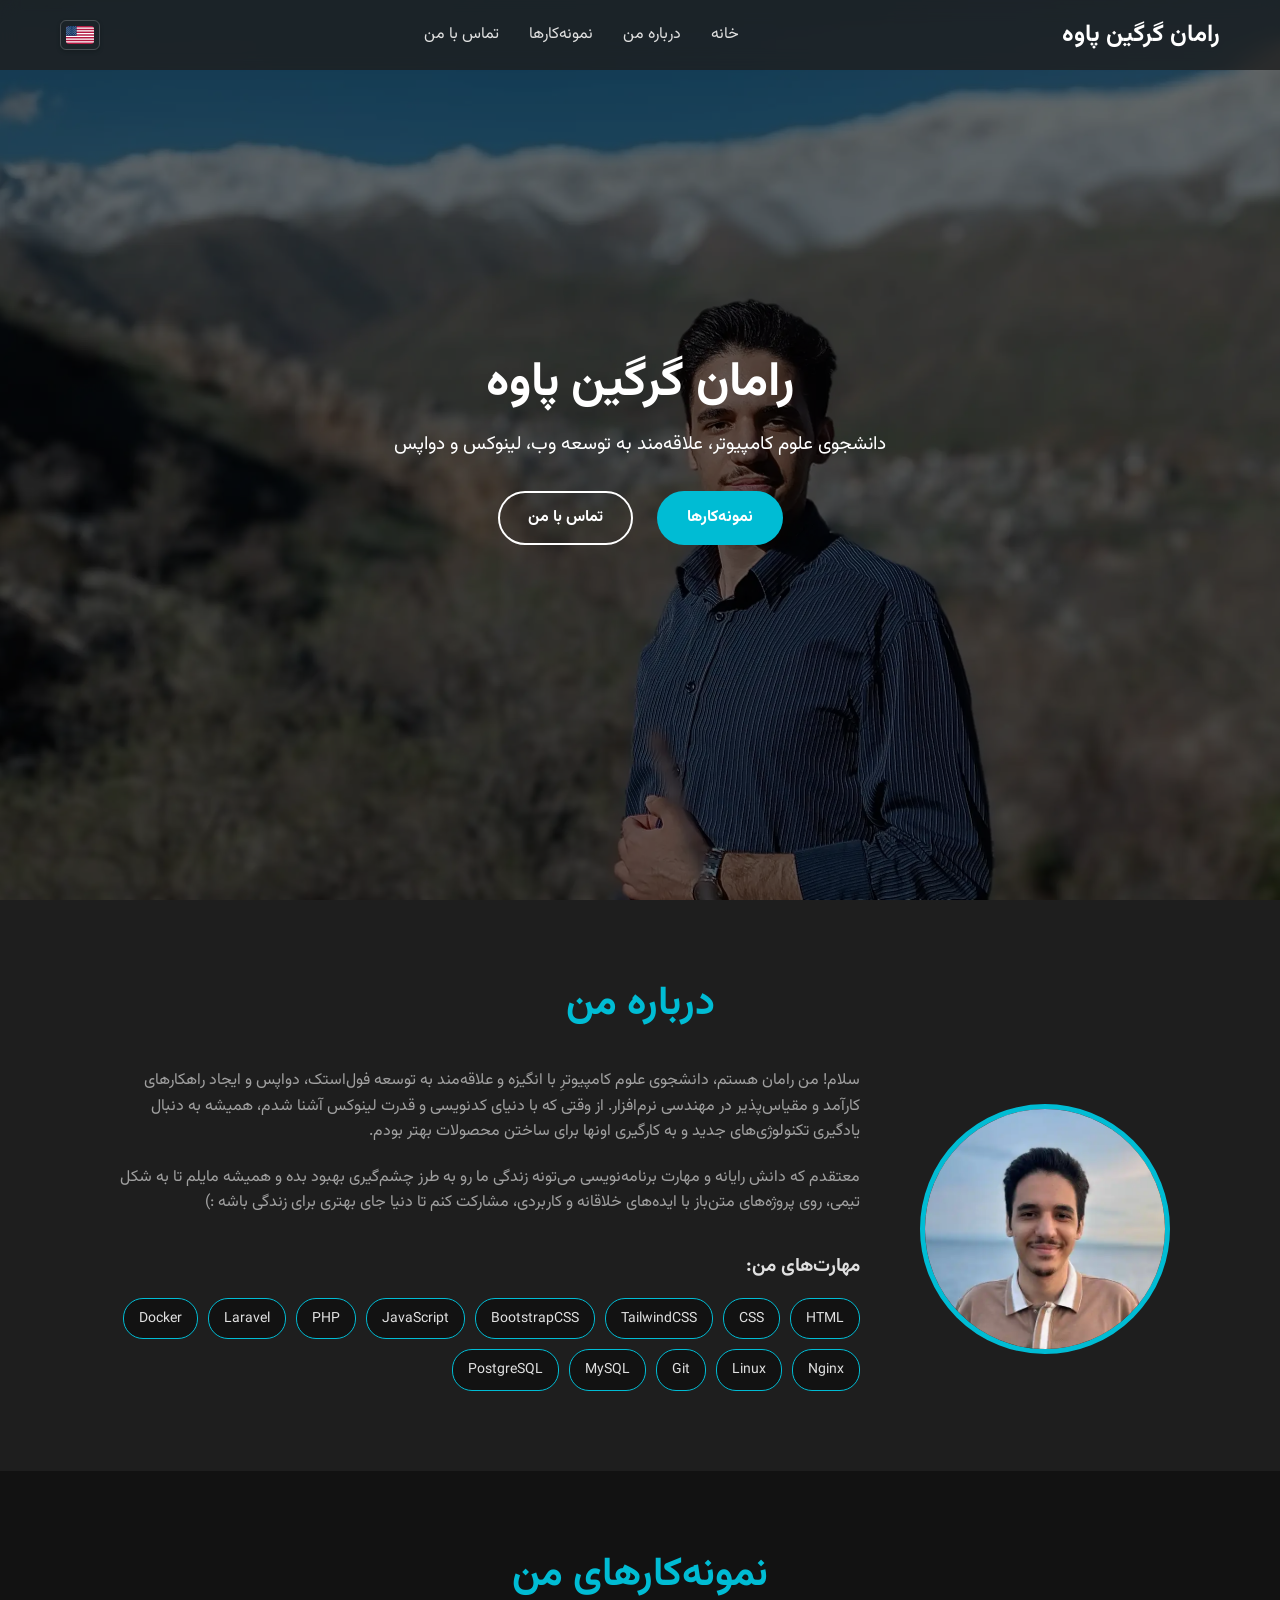
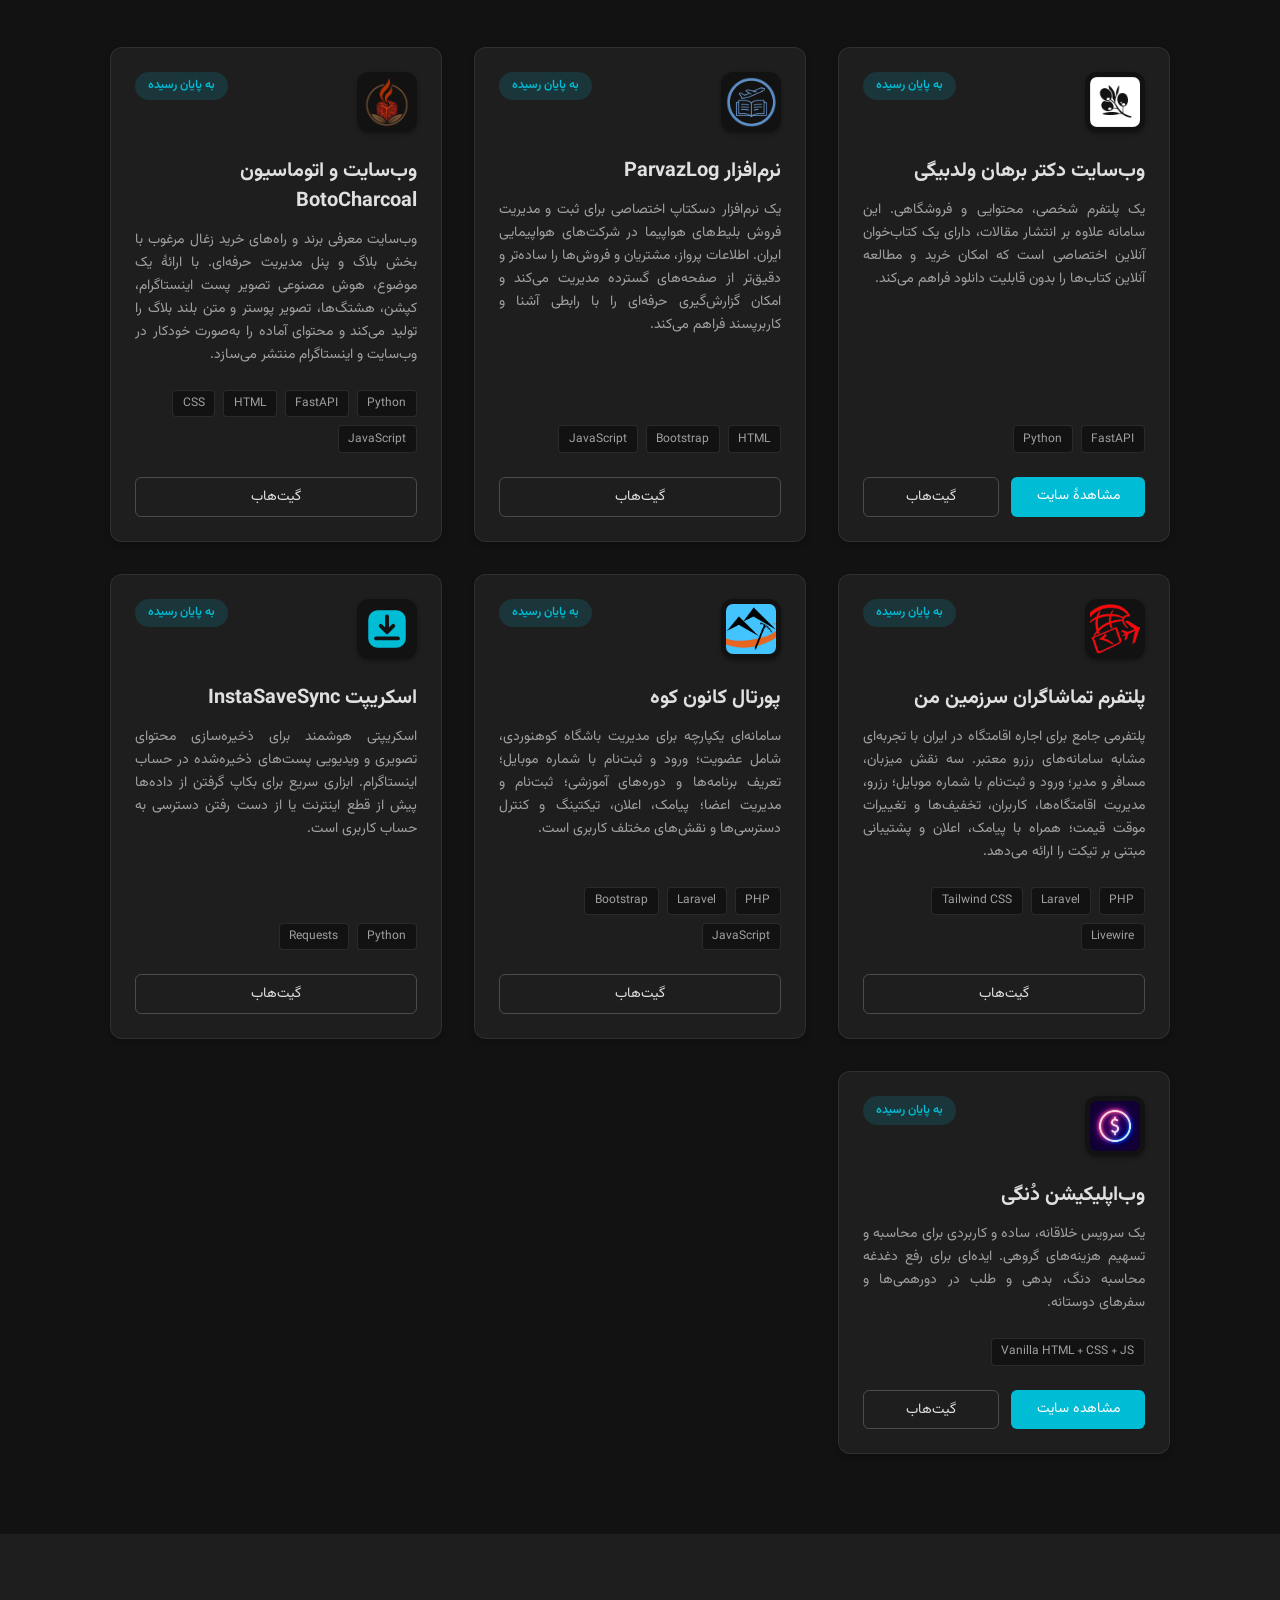
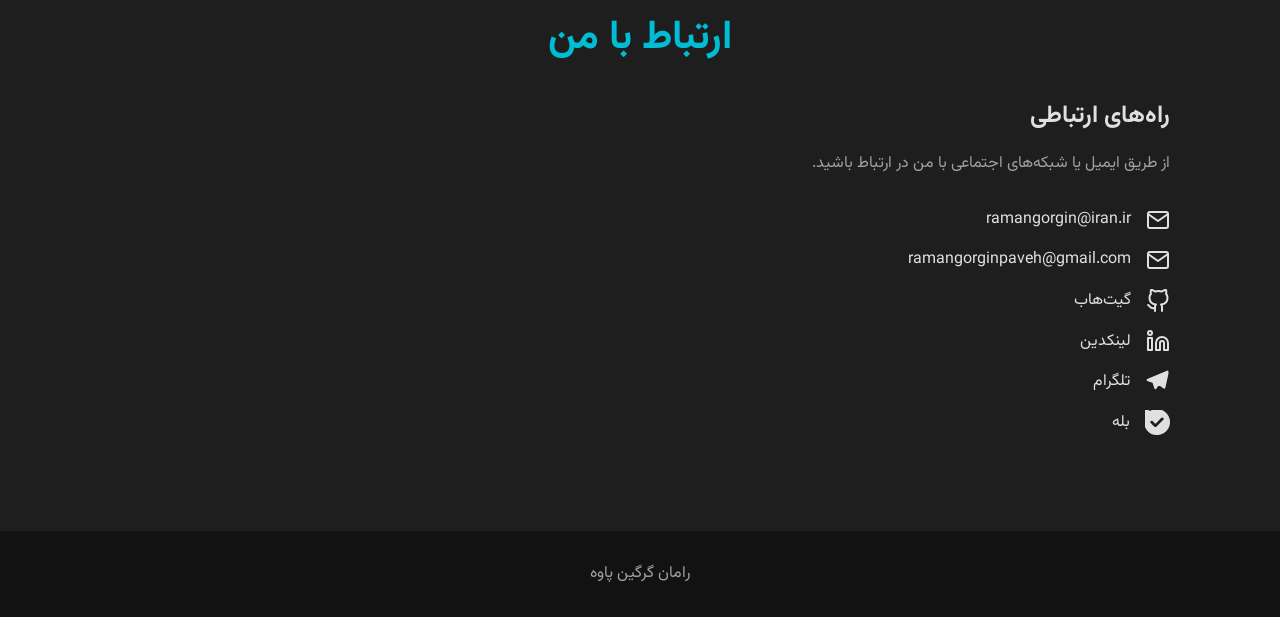
==== commit 9b211fff: "added more portfulio" ====
--- a/index.html
+++ b/index.html
@@ -97,6 +97,102 @@
                     </article>
                     <article class="portfolio-card">
                         <div class="portfolio-header">
+                            <img src="images/portfolio/parvazlog.webp" alt="نرم‌افزار ParvazLog" class="portfolio-icon" loading="lazy">
+                            <span class="status-badge status-done">به پایان رسیده</span>
+                        </div>
+                        <div class="portfolio-content">
+                            <h3>نرم‌افزار ParvazLog</h3>
+                            <p>یک نرم‌افزار دسکتاپ اختصاصی برای ثبت و مدیریت فروش بلیط‌های هواپیما در شرکت‌های هواپیمایی ایران. اطلاعات پرواز، مشتریان و فروش‌ها را ساده‌تر و دقیق‌تر از صفحه‌های گسترده مدیریت می‌کند و امکان گزارش‌گیری حرفه‌ای را با رابطی آشنا و کاربرپسند فراهم می‌کند.</p>
+                            <div class="tech-stack">
+                                <span class="tech-tag">HTML</span>
+                                <span class="tech-tag">Bootstrap</span>
+                                <span class="tech-tag">JavaScript</span>
+                            </div>
+                            <div class="portfolio-actions">
+                                <a href="https://github.com/ramangorgin/parvazlog" target="_blank" rel="noopener noreferrer" class="btn-outline">گیت‌هاب</a>
+                            </div>
+                        </div>
+                    </article>
+                    <article class="portfolio-card">
+                        <div class="portfolio-header">
+                            <img src="images/portfolio/botocharcoal-icon.webp" alt="وب‌سایت و اتوماسیون BotoCharcoal" class="portfolio-icon" loading="lazy">
+                            <span class="status-badge status-done">به پایان رسیده</span>
+                        </div>
+                        <div class="portfolio-content">
+                            <h3>وب‌سایت و اتوماسیون BotoCharcoal</h3>
+                            <p>وب‌سایت معرفی برند و راه‌های خرید زغال مرغوب با بخش بلاگ و پنل مدیریت حرفه‌ای. با ارائهٔ یک موضوع، هوش مصنوعی تصویر پست اینستاگرام، کپشن، هشتگ‌ها، تصویر پوستر و متن بلند بلاگ را تولید می‌کند و محتوای آماده را به‌صورت خودکار در وب‌سایت و اینستاگرام منتشر می‌سازد.</p>
+                            <div class="tech-stack">
+                                <span class="tech-tag">Python</span>
+                                <span class="tech-tag">FastAPI</span>
+                                <span class="tech-tag">HTML</span>
+                                <span class="tech-tag">CSS</span>
+                                <span class="tech-tag">JavaScript</span>
+                            </div>
+                            <div class="portfolio-actions">
+                                <a href="https://github.com/ramangorgin/botocharcoal" target="_blank" rel="noopener noreferrer" class="btn-outline">گیت‌هاب</a>
+                            </div>
+                        </div>
+                    </article>
+                    <article class="portfolio-card">
+                        <div class="portfolio-header">
+                            <img src="images/portfolio/tamashagaran-icon.webp" alt="پلتفرم تماشاگران سرزمین من" class="portfolio-icon" loading="lazy">
+                            <span class="status-badge status-done">به پایان رسیده</span>
+                        </div>
+                        <div class="portfolio-content">
+                            <h3>پلتفرم تماشاگران سرزمین من</h3>
+                            <p>پلتفرمی جامع برای اجاره اقامتگاه در ایران با تجربه‌ای مشابه سامانه‌های رزرو معتبر. سه نقش میزبان، مسافر و مدیر؛ ورود و ثبت‌نام با شماره موبایل؛ رزرو، مدیریت اقامتگاه‌ها، کاربران، تخفیف‌ها و تغییرات موقت قیمت؛ همراه با پیامک، اعلان و پشتیبانی مبتنی بر تیکت را ارائه می‌دهد.</p>
+                            <div class="tech-stack">
+                                <span class="tech-tag">PHP</span>
+                                <span class="tech-tag">Laravel</span>
+                                <span class="tech-tag">Tailwind CSS</span>
+                                <span class="tech-tag">Livewire</span>
+                            </div>
+                            <div class="portfolio-actions">
+                                <a href="https://github.com/ramangorgin/tamashagaranesarzamineman" target="_blank" rel="noopener noreferrer" class="btn-outline">گیت‌هاب</a>
+                            </div>
+                        </div>
+                    </article>
+                    <article class="portfolio-card">
+                        <div class="portfolio-header">
+                            <img src="images/portfolio/kanunkuh-icon.webp" alt="پورتال کانون کوه" class="portfolio-icon" loading="lazy">
+                            <span class="status-badge status-done">به پایان رسیده</span>
+                        </div>
+                        <div class="portfolio-content">
+                            <h3>پورتال کانون کوه</h3>
+                            <p>سامانه‌ای یکپارچه برای مدیریت باشگاه کوهنوردی، شامل عضویت؛ ورود و ثبت‌نام با شماره موبایل؛ تعریف برنامه‌ها و دوره‌های آموزشی؛ ثبت‌نام و مدیریت اعضا؛ پیامک، اعلان، تیکتینگ و کنترل دسترسی‌ها و نقش‌های مختلف کاربری است.</p>
+                            <div class="tech-stack">
+                                <span class="tech-tag">PHP</span>
+                                <span class="tech-tag">Laravel</span>
+                                <span class="tech-tag">Bootstrap</span>
+                                <span class="tech-tag">JavaScript</span>
+                            </div>
+                            <div class="portfolio-actions">
+                                <a href="https://github.com/ramangorgin/kanunkuh" target="_blank" rel="noopener noreferrer" class="btn-outline">گیت‌هاب</a>
+                            </div>
+                        </div>
+                    </article>
+                    <article class="portfolio-card">
+                        <div class="portfolio-header">
+                            <svg class="portfolio-icon" viewBox="0 0 64 64" role="img" aria-label="لوگوی اسکریپت InstaSaveSync">
+                                <rect x="8" y="8" width="48" height="48" rx="12" fill="#00bcd4"/>
+                                <path d="M32 16v20m0 0-8-8m8 8 8-8M18 44h28" fill="none" stroke="#121212" stroke-width="5" stroke-linecap="round" stroke-linejoin="round"/>
+                            </svg>
+                            <span class="status-badge status-done">به پایان رسیده</span>
+                        </div>
+                        <div class="portfolio-content">
+                            <h3>اسکریپت InstaSaveSync</h3>
+                            <p>اسکریپتی هوشمند برای ذخیره‌سازی محتوای تصویری و ویدیویی پست‌های ذخیره‌شده در حساب اینستاگرام. ابزاری سریع برای بکاپ گرفتن از داده‌ها پیش از قطع اینترنت یا از دست رفتن دسترسی به حساب کاربری است.</p>
+                            <div class="tech-stack">
+                                <span class="tech-tag">Python</span>
+                                <span class="tech-tag">Requests</span>
+                            </div>
+                            <div class="portfolio-actions">
+                                <a href="https://github.com/ramangorgin/InstaSaveSync" target="_blank" rel="noopener noreferrer" class="btn-outline">گیت‌هاب</a>
+                            </div>
+                        </div>
+                    </article>
+                    <article class="portfolio-card">
+                        <div class="portfolio-header">
                             <img src="images/portfolio/dongi-icon.webp" alt="وب‌اپلیکیشن دُنگی" class="portfolio-icon" loading="lazy">
                             <span class="status-badge status-done">به پایان رسیده</span>
                         </div>
--- a/style.css
+++ b/style.css
@@ -171,8 +171,8 @@
 .status-dev { background-color: rgba(255, 193, 7, 0.15); color: #ffc107; }
 .status-done { background-color: rgba(0, 188, 212, 0.15); color: #00bcd4; }
 .portfolio-content { flex-grow: 1; display: flex; flex-direction: column; }
-.portfolio-content h3 { font-size: 1.25rem; margin-bottom: 0.75rem; color: var(--light-text); }
-.portfolio-content p { font-size: 0.9rem; color: var(--medium-text); line-height: 1.6; margin-bottom: 1.5rem; flex-grow: 1; }
+.portfolio-content h3 { font-size: 1.25rem; margin-bottom: 0.75rem; color: var(--light-text); line-height: 30px; }
+.portfolio-content p { font-size: 0.9rem; color: var(--medium-text); line-height: 1.6; margin-bottom: 1.5rem; flex-grow: 1; text-align: justify; }
 .tech-stack { display: flex; flex-wrap: wrap; gap: 0.5rem; margin-bottom: 1.5rem; }
 .tech-tag { background-color: var(--dark-bg); border: 1px solid rgba(255, 255, 255, 0.1); color: var(--medium-text); font-size: 0.75rem; padding: 0.2rem 0.6rem; border-radius: 4px; }
 .portfolio-actions { display: flex; gap: 0.8rem; flex-wrap: wrap; }
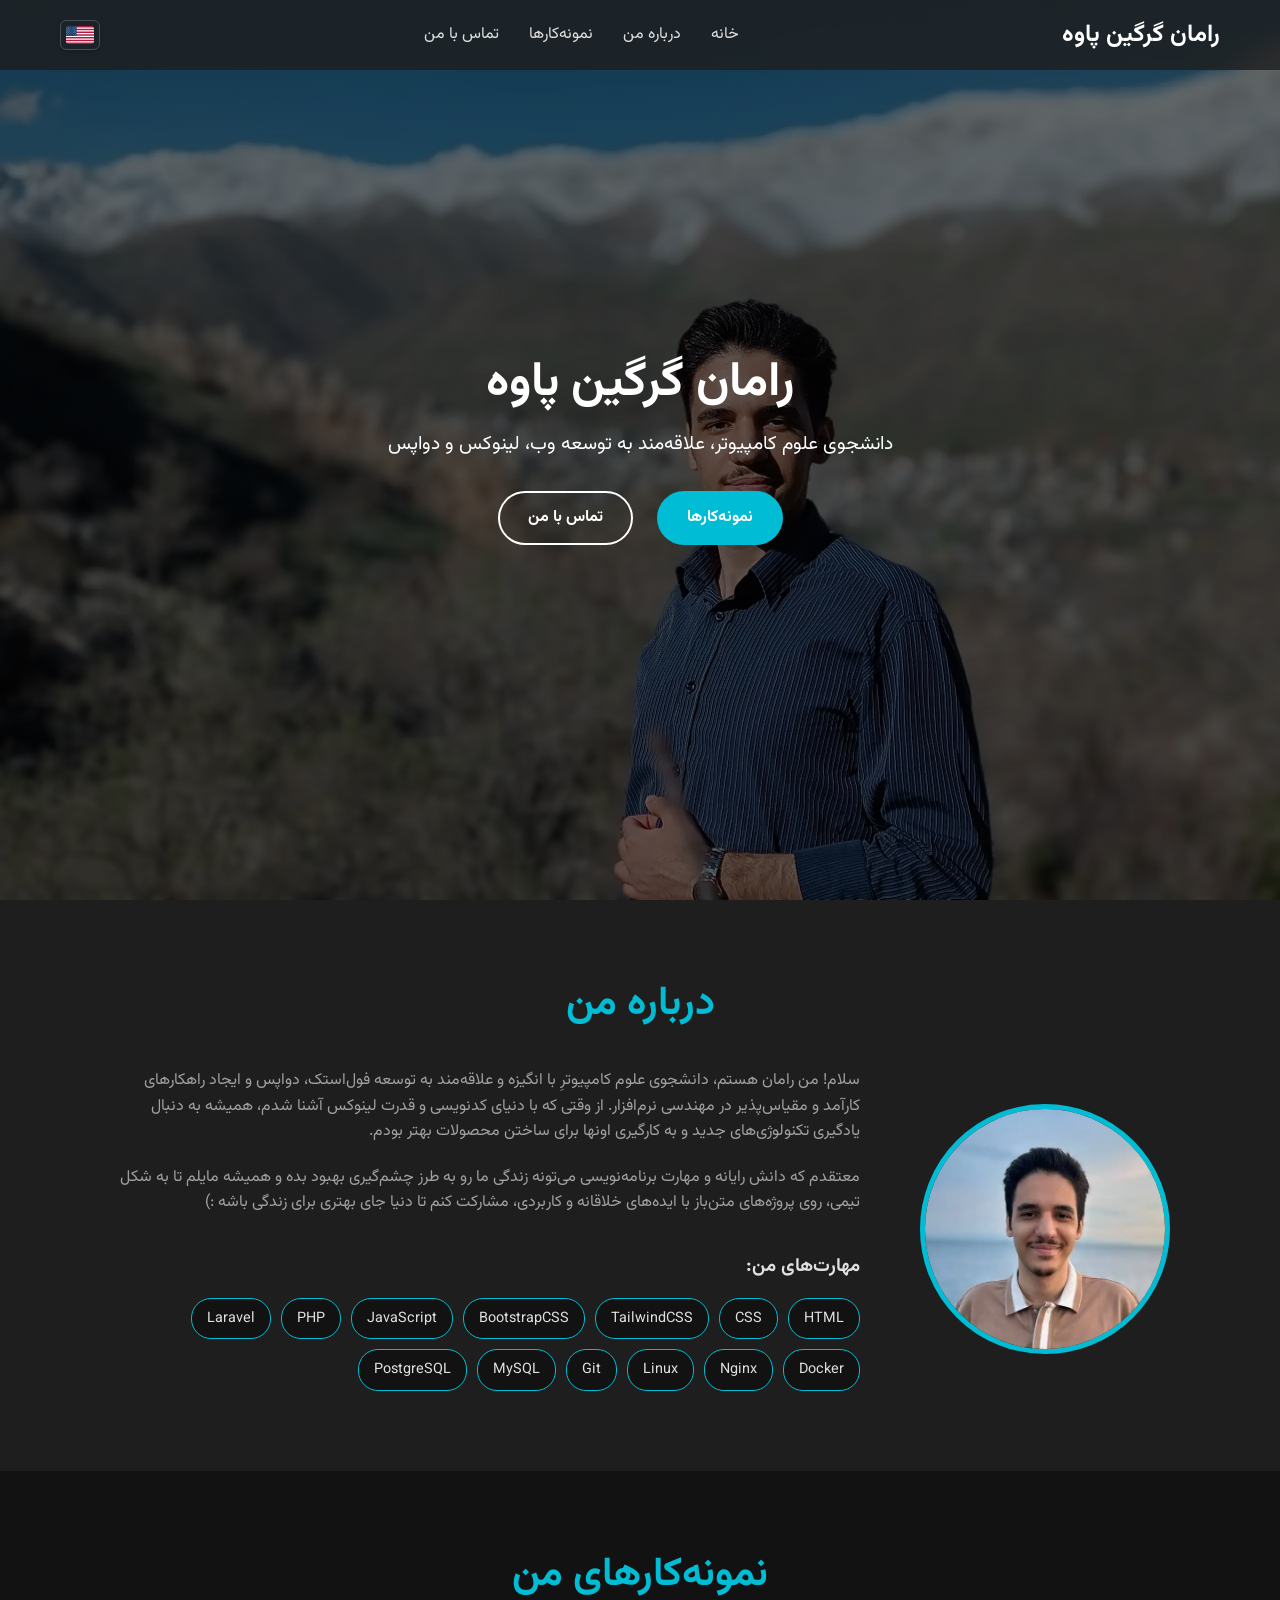
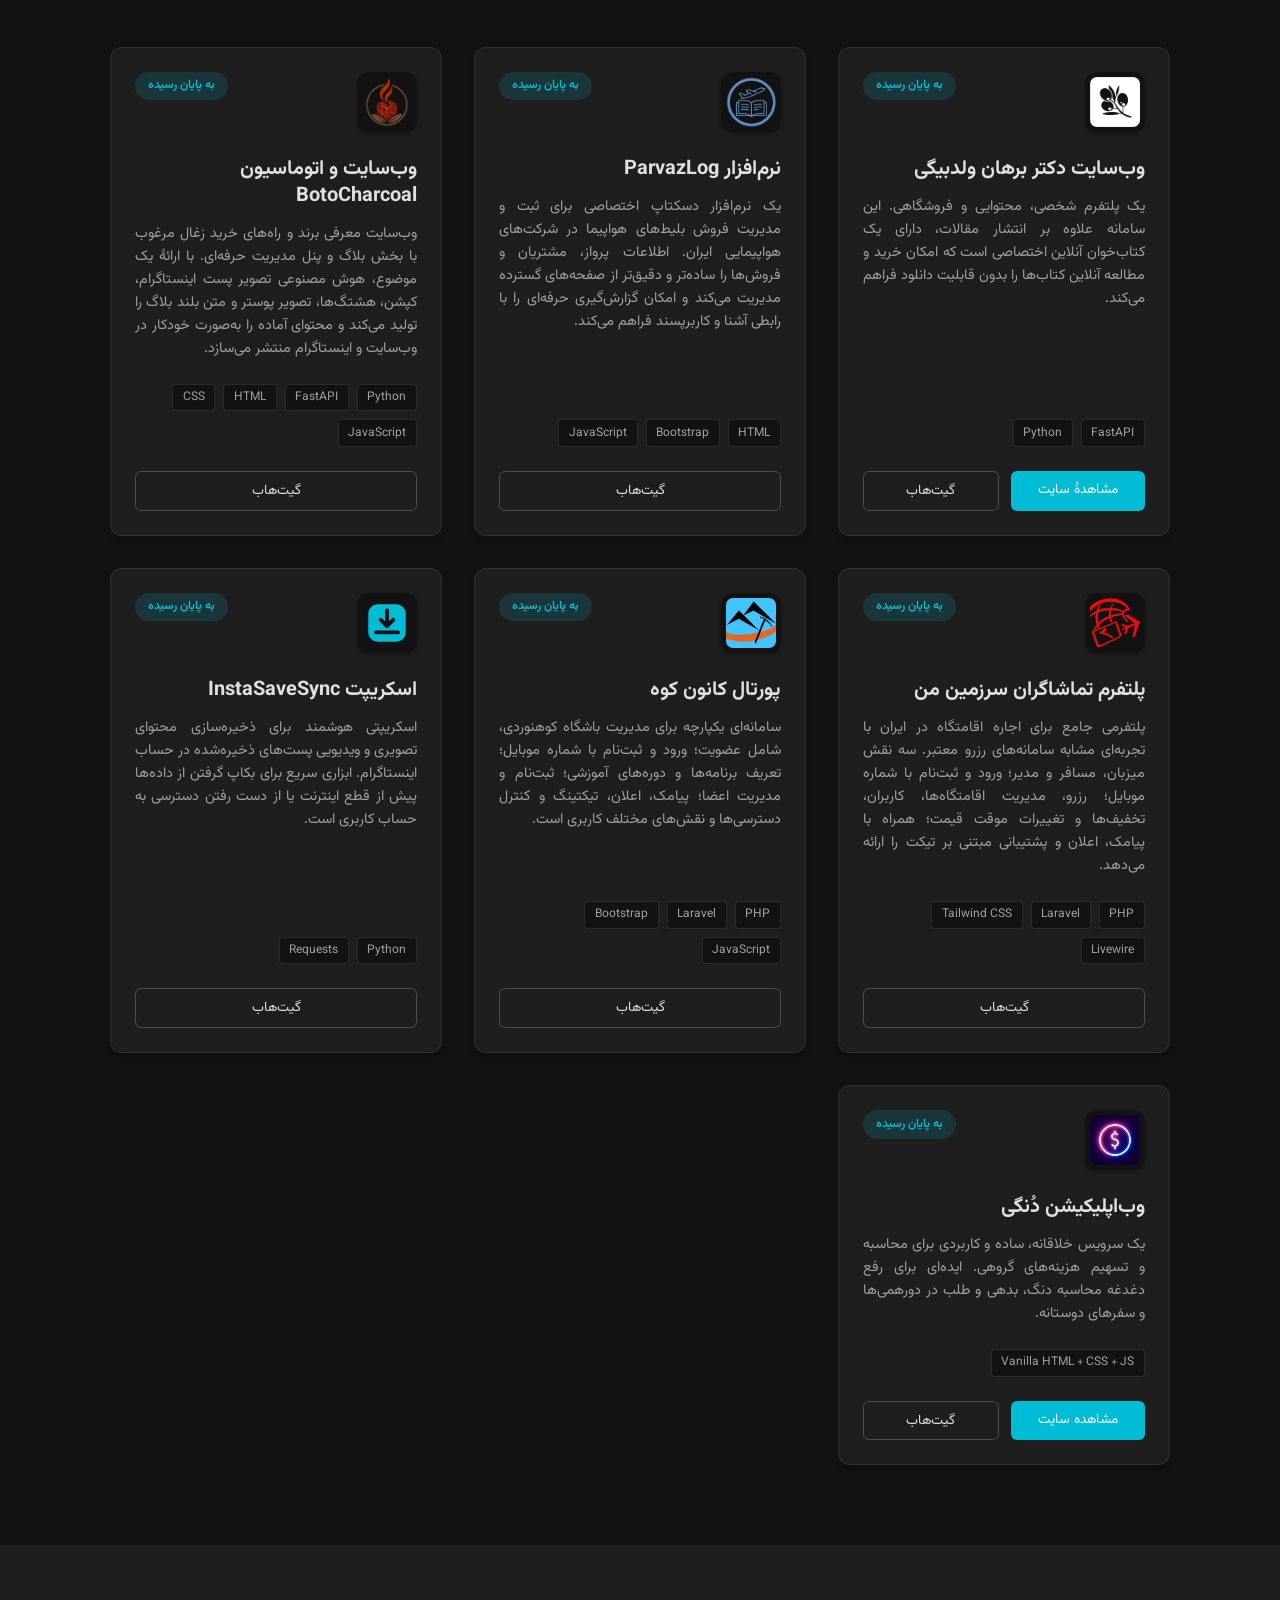
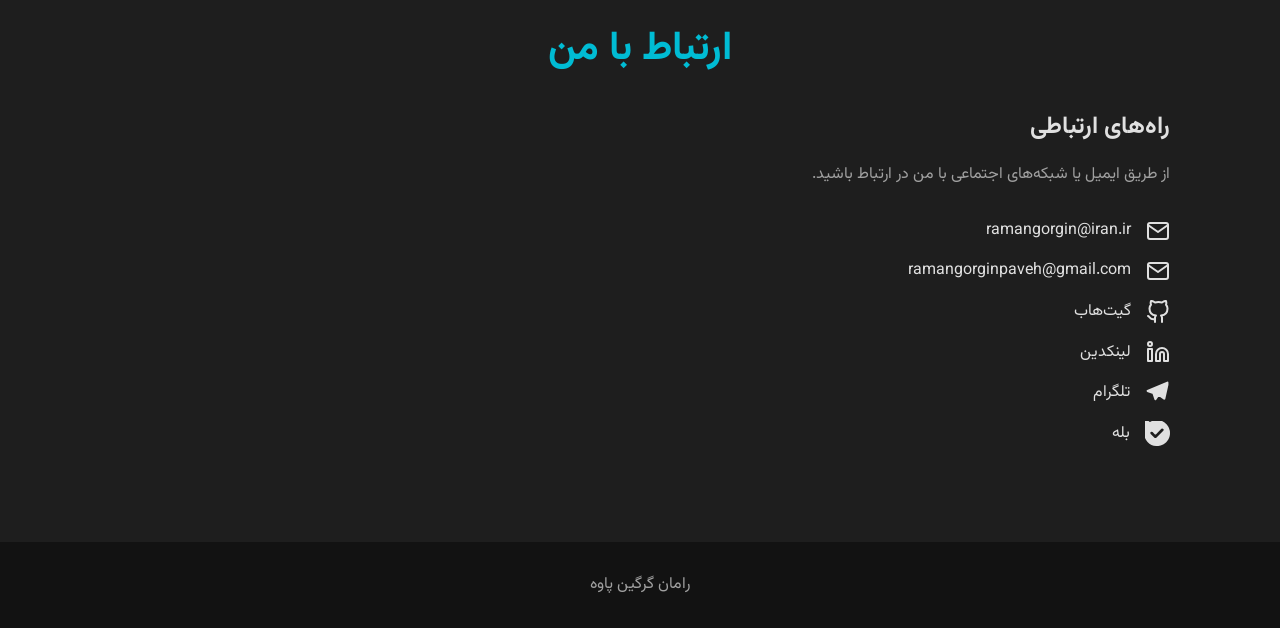
==== commit 5bc8939b: "Replaced local font definitions with Google Fonts CDN links for Vazirmatn and Inte" ====
--- a/index.html
+++ b/index.html
@@ -5,6 +5,9 @@
     <meta name="viewport" content="width=device-width, initial-scale=1.0">
     <meta name="description" content="وب‌سایت شخصی رامان گرگین پاوه، توسعه‌دهنده وب و علاقه‌مند به لینوکس و دواپس">
     <title>رامان گرگین پاوه | توسعه‌دهنده وب</title>
+    <link rel="preconnect" href="https://fonts.googleapis.com">
+    <link rel="preconnect" href="https://fonts.gstatic.com" crossorigin>
+    <link href="https://fonts.googleapis.com/css2?family=Vazirmatn:wght@100..900&display=swap" rel="stylesheet">
     <link rel="stylesheet" href="style.css">
     <link rel="canonical" href="https://ramangorgin.ir/">
     <link rel="alternate" hreflang="en" href="https://ramangorgin.ir/en/">
--- a/style.css
+++ b/style.css
@@ -1,75 +1,3 @@
-@font-face {
-    font-family: 'Vazirmatn';
-    src: url('fonts/vazirmatn/Vazirmatn-FD-Thin.woff2') format('woff2');
-    font-weight: 100;
-    font-style: normal;
-    font-display: swap;
-}
-
-@font-face {
-    font-family: 'Vazirmatn';
-    src: url('fonts/vazirmatn/Vazirmatn-FD-ExtraLight.woff2') format('woff2');
-    font-weight: 200;
-    font-style: normal;
-    font-display: swap;
-}
-
-@font-face {
-    font-family: 'Vazirmatn';
-    src: url('fonts/vazirmatn/Vazirmatn-FD-Light.woff2') format('woff2');
-    font-weight: 300;
-    font-style: normal;
-    font-display: swap;
-}
-
-@font-face {
-    font-family: 'Vazirmatn';
-    src: url('fonts/vazirmatn/Vazirmatn-FD-Regular.woff2') format('woff2');
-    font-weight: 400;
-    font-style: normal;
-    font-display: swap;
-}
-
-@font-face {
-    font-family: 'Vazirmatn';
-    src: url('fonts/vazirmatn/Vazirmatn-FD-Medium.woff2') format('woff2');
-    font-weight: 500;
-    font-style: normal;
-    font-display: swap;
-}
-
-@font-face {
-    font-family: 'Vazirmatn';
-    src: url('fonts/vazirmatn/Vazirmatn-FD-SemiBold.woff2') format('woff2');
-    font-weight: 600;
-    font-style: normal;
-    font-display: swap;
-}
-
-@font-face {
-    font-family: 'Vazirmatn';
-    src: url('fonts/vazirmatn/Vazirmatn-FD-Bold.woff2') format('woff2');
-    font-weight: 700;
-    font-style: normal;
-    font-display: swap;
-}
-
-@font-face {
-    font-family: 'Vazirmatn';
-    src: url('fonts/vazirmatn/Vazirmatn-FD-ExtraBold.woff2') format('woff2');
-    font-weight: 800;
-    font-style: normal;
-    font-display: swap;
-}
-
-@font-face {
-    font-family: 'Vazirmatn';
-    src: url('fonts/vazirmatn/Vazirmatn-FD-Black.woff2') format('woff2');
-    font-weight: 900;
-    font-style: normal;
-    font-display: swap;
-}
-
 /* --- Global Styles & Variables --- */
 :root {
     --primary-color: #00bcd4;
@@ -125,7 +53,7 @@
 
 /* --- Hero Section --- */
 .hero-section { height: 100vh; display: flex; justify-content: center; align-items: center; text-align: center; color: #fff; position: relative; overflow: hidden; padding: 15px; }
-.hero-bg { position: absolute; top: 0; left: 0; width: 100%; height: 100%; background: url('images/hero-landscape.webp') no-repeat center center/cover; animation: zoomIn 20s infinite alternate; z-index: -2; }
+.hero-bg { position: absolute; top: 0; left: 0; width: 100%; height: 100%; background: url('/images/landscape.webp') no-repeat center center/cover; animation: zoomIn 20s infinite alternate; z-index: -2; }
 .hero-section::before { content: ''; position: absolute; top: 0; left: 0; width: 100%; height: 100%; background-color: rgba(0, 0, 0, 0.6); z-index: -1; }
 @keyframes zoomIn { from { transform: scale(1); } to { transform: scale(1.1); } }
 .hero-content h1 { font-size: 3rem; margin-bottom: 1rem; }
@@ -171,7 +99,7 @@
 .status-dev { background-color: rgba(255, 193, 7, 0.15); color: #ffc107; }
 .status-done { background-color: rgba(0, 188, 212, 0.15); color: #00bcd4; }
 .portfolio-content { flex-grow: 1; display: flex; flex-direction: column; }
-.portfolio-content h3 { font-size: 1.25rem; margin-bottom: 0.75rem; color: var(--light-text); line-height: 30px; }
+.portfolio-content h3 { font-size: 1.25rem; margin-bottom: 0.75rem; color: var(--light-text); line-height: 1.35; }
 .portfolio-content p { font-size: 0.9rem; color: var(--medium-text); line-height: 1.6; margin-bottom: 1.5rem; flex-grow: 1; text-align: justify; }
 .tech-stack { display: flex; flex-wrap: wrap; gap: 0.5rem; margin-bottom: 1.5rem; }
 .tech-tag { background-color: var(--dark-bg); border: 1px solid rgba(255, 255, 255, 0.1); color: var(--medium-text); font-size: 0.75rem; padding: 0.2rem 0.6rem; border-radius: 4px; }
